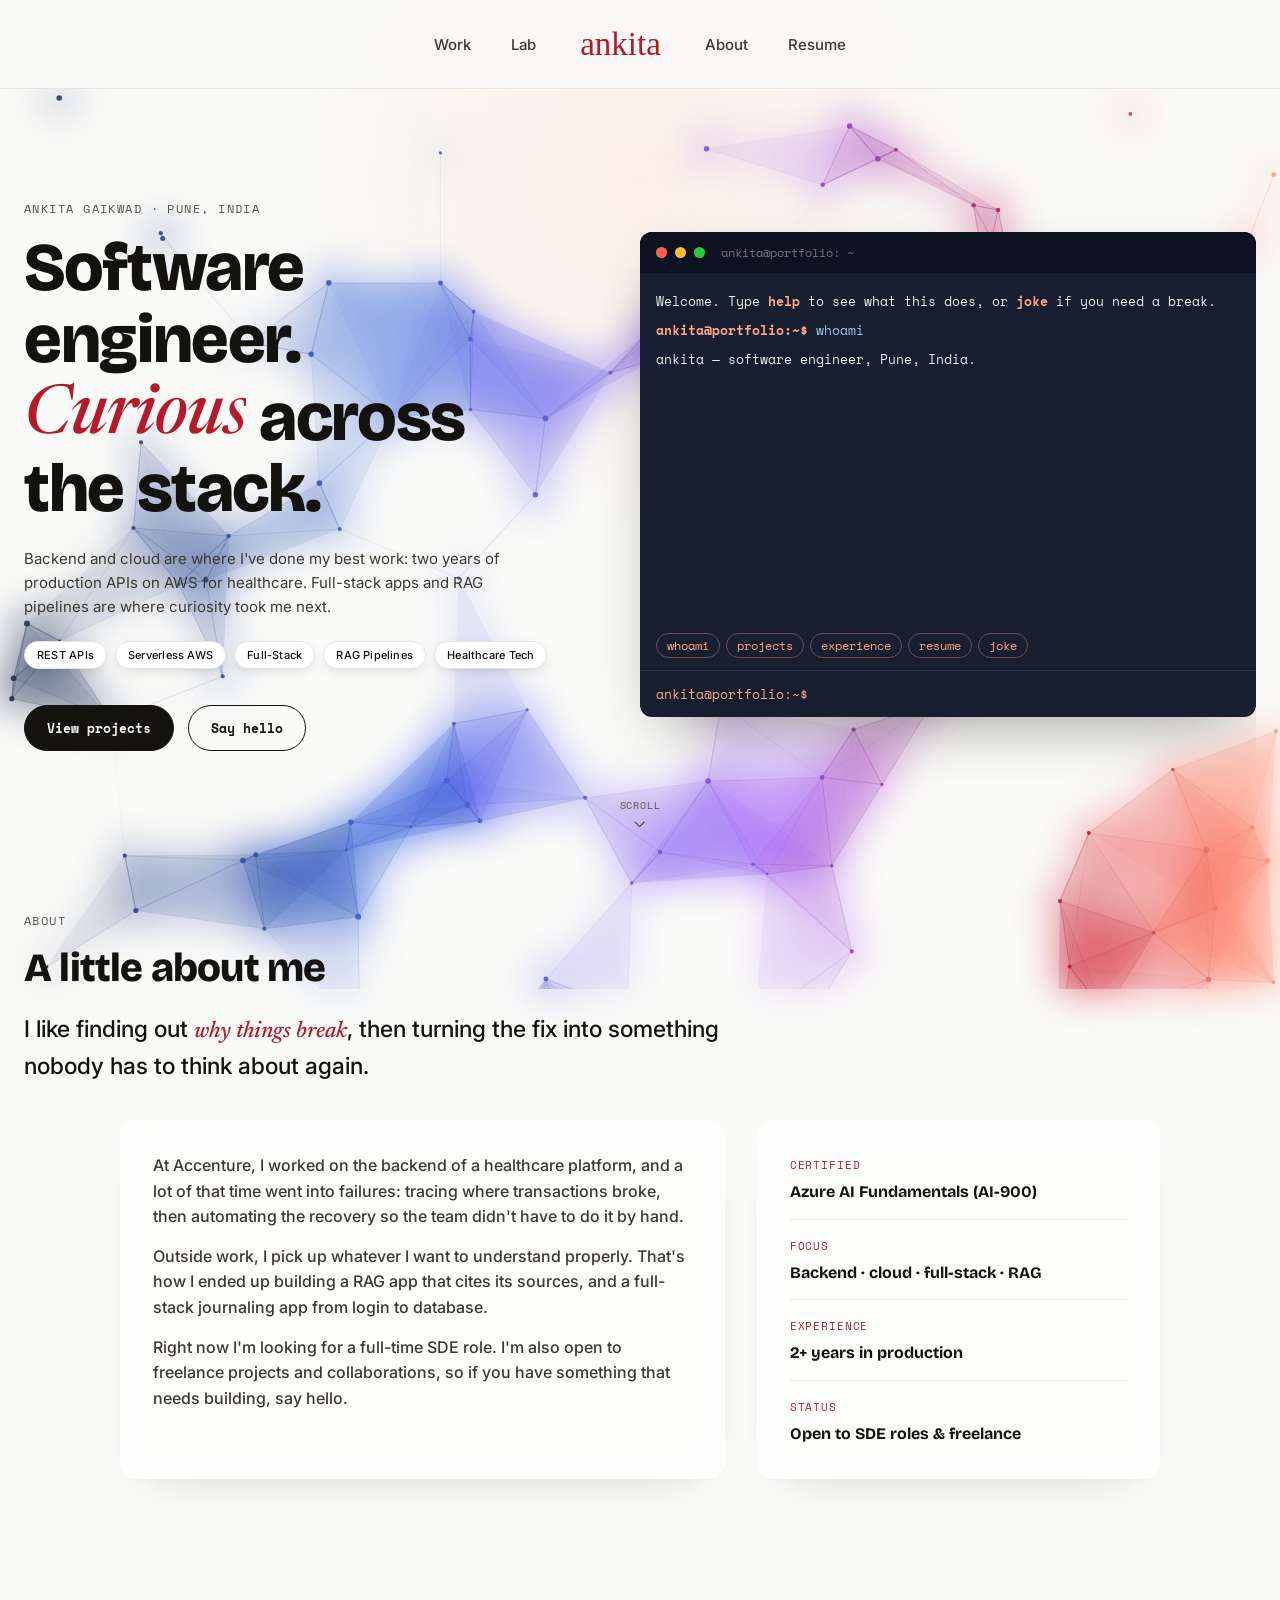
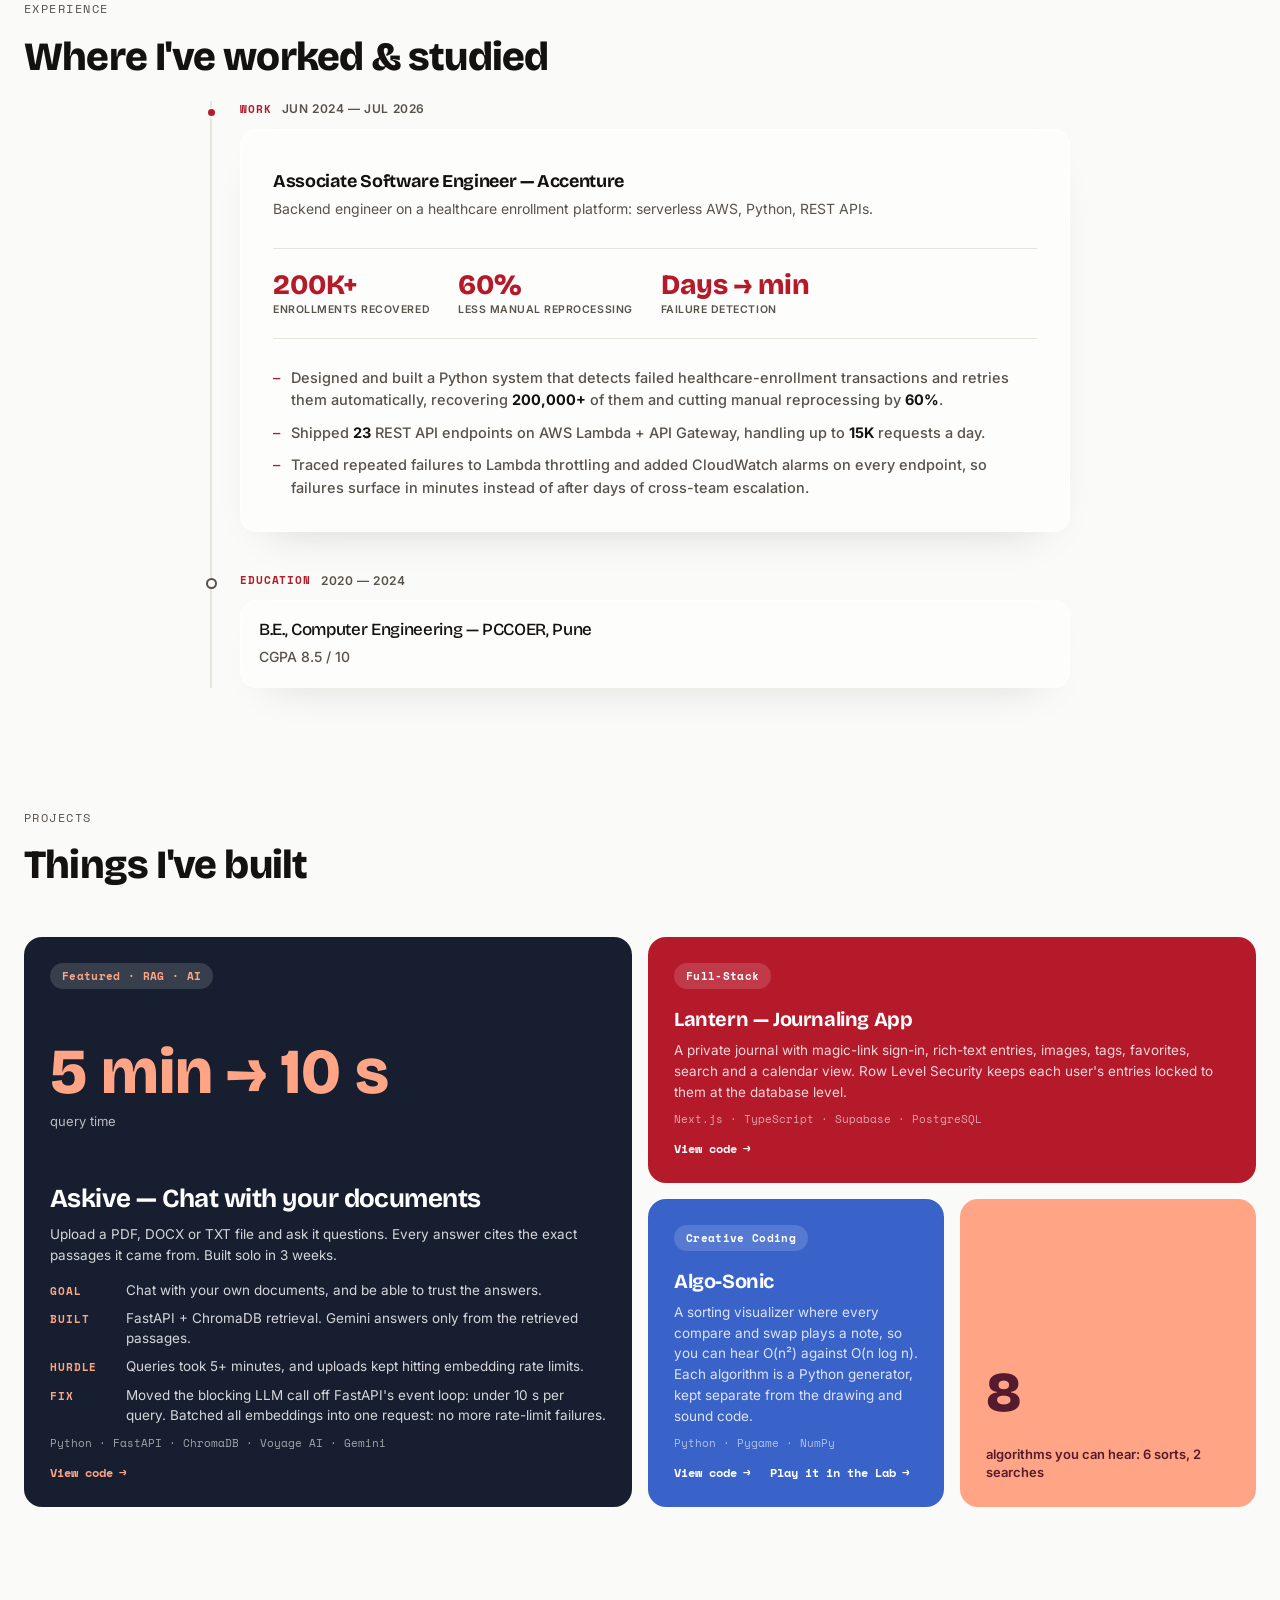
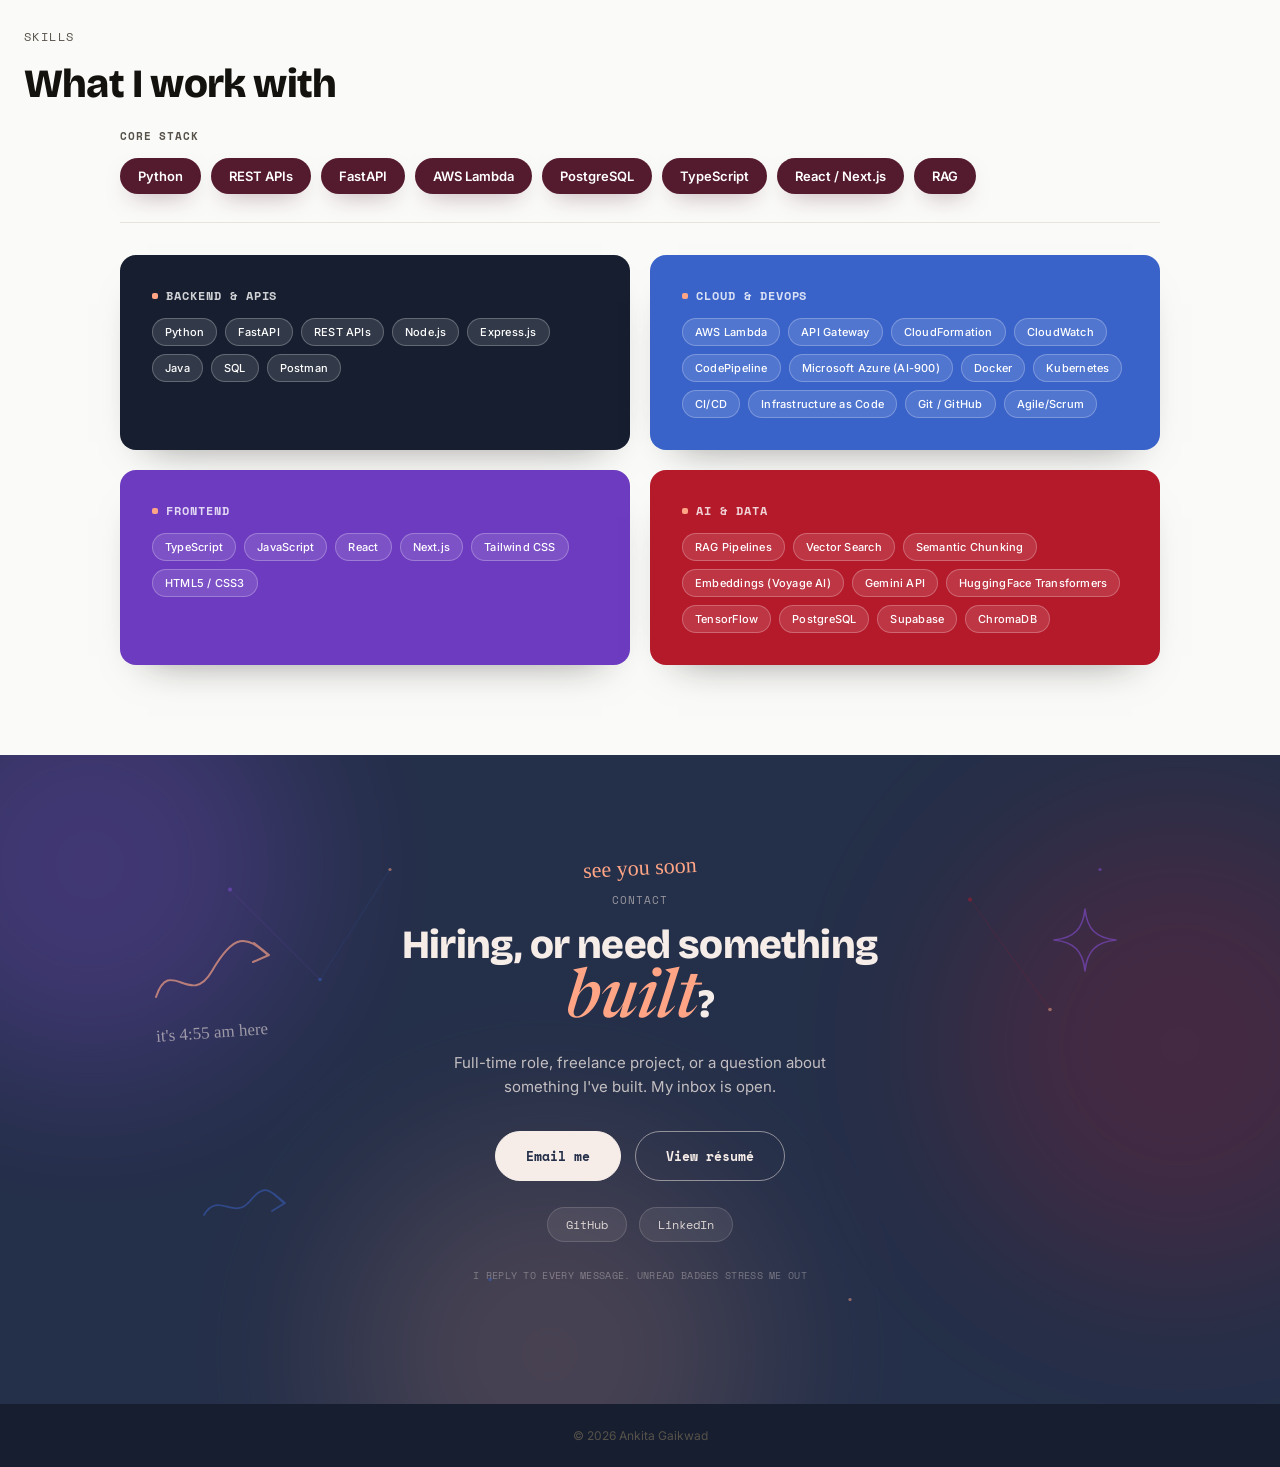
==== index.html @ 5443c599 "Launch portfolio site Homepage, Lab page, resume, and social preview image." ====
<!DOCTYPE html>
<html lang="en">
<head>
<meta charset="utf-8">
<meta name="viewport" content="width=device-width, initial-scale=1">
<title>Ankita Gaikwad — Software Engineer</title>
<meta name="description" content="Software engineer in Pune, India. Two years of production APIs on serverless AWS for healthcare, plus full-stack apps and RAG pipelines.">
<link rel="icon" href="favicon.png" type="image/png" sizes="256x256">
<link rel="icon" href="favicon-32.png" type="image/png" sizes="32x32">
<link rel="apple-touch-icon" href="apple-touch-icon.png">
<link rel="icon" href="favicon.svg" type="image/svg+xml">
<meta property="og:type" content="website">
<meta property="og:title" content="Ankita Gaikwad — Software Engineer">
<meta property="og:description" content="Backend and cloud first, curious across the stack. Open to SDE roles and freelance work.">
<meta property="og:image" content="img/og-image.png">
<meta name="twitter:card" content="summary_large_image">
<meta name="twitter:title" content="Ankita Gaikwad — Software Engineer">
<meta name="twitter:description" content="Backend and cloud first, curious across the stack. Open to SDE roles and freelance work.">
<meta name="twitter:image" content="img/og-image.png">
<link rel="preconnect" href="https://fonts.googleapis.com">
<link rel="preconnect" href="https://fonts.gstatic.com" crossorigin>
<link href="https://fonts.googleapis.com/css2?family=Homemade+Apple&family=Bricolage+Grotesque:opsz,wght@12..96,500;12..96,700;12..96,800&family=Newsreader:ital,wght@0,500;1,500&family=Space+Mono:wght@400;700&family=Inter:wght@400;500;600&display=swap" rel="stylesheet">
<link rel="stylesheet" href="css/style.css">
<link rel="stylesheet" href="css/lab.css">
</head>
<body>

<div class="spotlight" aria-hidden="true"></div>

<header class="nav">
  <div class="nav-inner">
    <div class="nav-group nav-left">
      <a href="index.html#projects">Work</a>
      <a href="lab.html">Lab</a>
    </div>

    <a href="index.html" class="nav-logo">ankita</a>

    <div class="nav-group nav-right">
      <a href="index.html#about">About</a>
      <a href="resume.pdf" target="_blank" rel="noopener">Resume</a>
    </div>

    <button type="button" class="nav-toggle" id="navToggle" aria-expanded="false" aria-controls="mobileNav" aria-label="Open menu">
      <span class="nav-toggle-bar"></span>
      <span class="nav-toggle-bar"></span>
      <span class="nav-toggle-bar"></span>
    </button>
  </div>
</header>

<div class="mobile-nav" id="mobileNav">
  <nav class="mobile-nav-links">
    <a href="index.html#projects">Work</a>
    <a href="lab.html">Lab</a>
    <a href="index.html#about">About</a>
    <a href="resume.pdf" target="_blank" rel="noopener">Resume</a>
  </nav>
  <a class="mobile-nav-cta" href="https://mail.google.com/mail/?view=cm&amp;fs=1&amp;to=ankita.gaikwad1607@gmail.com" target="_blank" rel="noopener" data-mailto="ankita.gaikwad1607@gmail.com">Get in touch</a>
  <div class="mobile-nav-socials">
    <a href="https://github.com/annastudios" target="_blank" rel="noopener">GitHub</a>
    <a href="https://www.linkedin.com/in/ankita-gaikwad-598b63220/" target="_blank" rel="noopener">LinkedIn</a>
  </div>
</div>

<main>

  <div class="bg-canvas-wrap">
    <div class="bg-canvas-region" aria-hidden="true">
      <div class="bg-canvas-view">
        <canvas id="bgWave" class="bg-wave"></canvas>
        <canvas id="bgNetwork" class="bg-network"></canvas>
      </div>
    </div>

  <section class="hero" id="top">
    <div class="hero-grid">
      <div class="hero-content">
        <p class="eyebrow reveal">Ankita Gaikwad · Pune, India</p>
        <h1 class="headline reveal">
          Software engineer.<br>
          <span class="accent-word-wrap"><span class="accent-word" id="accentWord">Curious</span></span> across the&nbsp;stack.
        </h1>
        <p class="hero-sub reveal">Backend and cloud are where I've done my best work: two years of production APIs on AWS for healthcare. Full-stack apps and RAG pipelines are where curiosity took me next.</p>
        <div class="tech-pills reveal">
          <span class="pill">REST APIs</span>
          <span class="pill">Serverless AWS</span>
          <span class="pill">Full-Stack</span>
          <span class="pill">RAG Pipelines</span>
          <span class="pill">Healthcare Tech</span>
        </div>
        <div class="hero-actions reveal">
          <a href="#projects" class="btn btn-primary magnetic">View projects</a>
          <a href="#contact" class="btn btn-ghost magnetic">Say hello</a>
        </div>
      </div>

      <div class="hero-visual reveal">
        <div class="terminal">
          <div class="terminal-bar">
            <span class="term-dot red"></span>
            <span class="term-dot yellow"></span>
            <span class="term-dot green"></span>
            <span class="terminal-title">ankita@portfolio: ~</span>
          </div>
          <div class="terminal-body" id="terminalBody" tabindex="-1">
            <p class="term-line">Welcome. Type <span class="term-cmd">help</span> to see what this does, or <span class="term-cmd">joke</span> if you need a break.</p>
          </div>
          <div class="term-chips" aria-label="Quick commands">
            <button type="button" class="term-chip" data-cmd="whoami">whoami</button>
            <button type="button" class="term-chip" data-cmd="projects">projects</button>
            <button type="button" class="term-chip" data-cmd="experience">experience</button>
            <button type="button" class="term-chip" data-cmd="resume">resume</button>
            <button type="button" class="term-chip" data-cmd="joke">joke</button>
          </div>
          <div class="terminal-input-row">
            <span class="term-prompt">ankita@portfolio:~$</span>
            <input type="text" id="terminalInput" class="terminal-input" autocomplete="off" autocapitalize="off" spellcheck="false" aria-label="Terminal command input">
          </div>
        </div>
      </div>
    </div>

    <a href="#about" class="scroll-cue" aria-label="Scroll to About section">
      <span>Scroll</span>
      <svg viewBox="0 0 16 16" fill="none" xmlns="http://www.w3.org/2000/svg"><path d="M3 6L8 11L13 6" stroke="currentColor" stroke-width="1.5" stroke-linecap="round" stroke-linejoin="round"/></svg>
    </a>
  </section>

  <section class="about" id="about">
    <p class="eyebrow reveal">About</p>
    <h2 class="reveal">A little about me</h2>
    <p class="about-lead reveal">I like finding out <span class="accent-word">why things break</span>, then turning the fix into something nobody has to think about again.</p>
    <div class="about-columns">
      <div class="about-col-main bento-tile reveal">
        <p class="about-text">
          At Accenture, I worked on the backend of a healthcare platform, and a lot of that time
          went into failures: tracing where transactions broke, then automating the recovery so the team
          didn't have to do it by hand.
        </p>
        <p class="about-text">
          Outside work, I pick up whatever I want to understand properly. That's how I ended up building a
          RAG app that cites its sources, and a full-stack journaling app from login to database.
        </p>
        <p class="about-text">
          Right now I'm looking for a full-time SDE role. I'm also open to freelance projects and
          collaborations, so if you have something that needs building, say hello.
        </p>
      </div>
      <div class="about-col-facts reveal">
        <div class="fact-card bento-tile">
          <div class="fact-row">
            <span class="fact-label">Certified</span>
            <p class="fact-value">Azure AI Fundamentals (AI-900)</p>
          </div>
          <div class="fact-row">
            <span class="fact-label">Focus</span>
            <p class="fact-value">Backend · cloud · full-stack · RAG</p>
          </div>
          <div class="fact-row">
            <span class="fact-label">Experience</span>
            <p class="fact-value">2+ years in production</p>
          </div>
          <div class="fact-row">
            <span class="fact-label">Status</span>
            <p class="fact-value">Open to SDE roles &amp; freelance</p>
          </div>
        </div>
      </div>
    </div>
  </section>

  <section class="experience" id="experience">
    <p class="eyebrow reveal">Experience</p>
    <h2 class="reveal">Where I've worked &amp; studied</h2>
    <div class="timeline">
      <div class="timeline-item timeline-work reveal">
        <span class="timeline-marker"></span>
        <div class="timeline-meta">
          <span class="timeline-type">Work</span>
          <span class="timeline-date">Jun 2024 — Jul 2026</span>
        </div>
        <div class="bento-tile timeline-card">
          <h3>Associate Software Engineer — Accenture</h3>
          <p class="timeline-context">Backend engineer on a healthcare enrollment platform: serverless AWS, Python, REST APIs.</p>
          <div class="stat-row">
            <div class="stat"><span class="stat-num">200K+</span><span class="stat-label">Enrollments recovered</span></div>
            <div class="stat"><span class="stat-num">60%</span><span class="stat-label">Less manual reprocessing</span></div>
            <div class="stat"><span class="stat-num">Days → min</span><span class="stat-label">Failure detection</span></div>
          </div>
          <ul class="timeline-list">
            <li>Designed and built a Python system that detects failed healthcare-enrollment transactions and retries them automatically, recovering <strong>200,000+</strong> of them and cutting manual reprocessing by <strong>60%</strong>.</li>
            <li>Shipped <strong>23</strong> REST API endpoints on AWS Lambda + API Gateway, handling up to <strong>15K</strong> requests a day.</li>
            <li>Traced repeated failures to Lambda throttling and added CloudWatch alarms on every endpoint, so failures surface in minutes instead of after days of cross-team escalation.</li>
          </ul>
        </div>
      </div>
      <div class="timeline-item timeline-education reveal">
        <span class="timeline-marker timeline-marker-outline"></span>
        <div class="timeline-meta">
          <span class="timeline-type">Education</span>
          <span class="timeline-date">2020 — 2024</span>
        </div>
        <div class="bento-tile timeline-card timeline-card-edu">
          <h3 class="timeline-edu-heading">B.E., Computer Engineering — PCCOER, Pune</h3>
          <p>CGPA 8.5 / 10</p>
        </div>
      </div>
    </div>
  </section>

  <section class="projects" id="projects">
    <p class="eyebrow reveal">Projects</p>
    <h2 class="reveal">Things I've built</h2>

    <!-- bento: the numbers are the visuals -->
    <div class="bento-projects">
      <article class="bento-project bp-featured reveal">
        <span class="bp-tag">Featured · RAG · AI</span>
        <div class="bp-metric">
          <span class="bp-metric-num">5 min → 10 s</span>
          <span class="bp-metric-label">query time</span>
        </div>
        <div class="bp-body">
          <h3>Askive — Chat with your documents</h3>
          <p>Upload a PDF, DOCX or TXT file and ask it questions. Every answer cites the exact passages it came from. Built solo in 3 weeks.</p>
          <dl class="bp-story">
            <div><dt>Goal</dt><dd>Chat with your own documents, and be able to trust the answers.</dd></div>
            <div><dt>Built</dt><dd>FastAPI + ChromaDB retrieval. Gemini answers only from the retrieved passages.</dd></div>
            <div><dt>Hurdle</dt><dd>Queries took 5+ minutes, and uploads kept hitting embedding rate limits.</dd></div>
            <div><dt>Fix</dt><dd>Moved the blocking LLM call off FastAPI's event loop: under 10 s per query. Batched all embeddings into one request: no more rate-limit failures.</dd></div>
          </dl>
          <p class="bp-tech">Python · FastAPI · ChromaDB · Voyage AI · Gemini</p>
          <a class="bp-link" href="https://github.com/annastudios/askive" target="_blank" rel="noopener">View code</a>
        </div>
      </article>

      <article class="bento-project bp-lantern reveal">
        <span class="bp-tag">Full-Stack</span>
        <div class="bp-body">
          <h3>Lantern — Journaling App</h3>
          <p>A private journal with magic-link sign-in, rich-text entries, images, tags, favorites, search and a calendar view. Row Level Security keeps each user's entries locked to them at the database level.</p>
          <p class="bp-tech">Next.js · TypeScript · Supabase · PostgreSQL</p>
          <a class="bp-link" href="https://github.com/annastudios/lantern-journal" target="_blank" rel="noopener">View code</a>
        </div>
      </article>

      <article class="bento-project bp-sonic reveal">
        <span class="bp-tag">Creative Coding</span>
        <div class="bp-body">
          <h3>Algo-Sonic</h3>
          <p>A sorting visualizer where every compare and swap plays a note, so you can hear O(n²) against O(n log n). Each algorithm is a Python generator, kept separate from the drawing and sound code.</p>
          <p class="bp-tech">Python · Pygame · NumPy</p>
          <div class="bp-links">
            <a class="bp-link" href="https://github.com/annastudios/Algo-Sonic" target="_blank" rel="noopener">View code</a>
            <a class="bp-link" href="lab.html#sort-sonic">Play it in the Lab</a>
          </div>
        </div>
      </article>

      <div class="bento-project bp-stat reveal">
        <span class="bp-stat-num">8</span>
        <span class="bp-stat-label">algorithms you can hear: 6 sorts, 2 searches</span>
      </div>
    </div>
  </section>

  <section class="skills" id="skills">
    <p class="eyebrow reveal">Skills</p>
    <h2 class="reveal">What I work with</h2>

    <div class="core-stack reveal">
      <span class="core-stack-label">Core stack</span>
      <div class="core-stack-row">
        <span class="pill-core">Python</span>
        <span class="pill-core">REST APIs</span>
        <span class="pill-core">FastAPI</span>
        <span class="pill-core">AWS Lambda</span>
        <span class="pill-core">PostgreSQL</span>
        <span class="pill-core">TypeScript</span>
        <span class="pill-core">React / Next.js</span>
        <span class="pill-core">RAG</span>
      </div>
    </div>

    <hr class="skills-divider reveal">

    <div class="bento-grid">
      <div class="bento-tile span-3 skill-navy reveal">
        <h3 class="skills-group-title">Backend &amp; APIs</h3>
        <div class="pill-row">
          <span class="pill">Python</span>
          <span class="pill">FastAPI</span>
          <span class="pill">REST APIs</span>
          <span class="pill">Node.js</span>
          <span class="pill">Express.js</span>
          <span class="pill">Java</span>
          <span class="pill">SQL</span>
          <span class="pill">Postman</span>
        </div>
      </div>
      <div class="bento-tile span-3 skill-blue reveal">
        <h3 class="skills-group-title">Cloud &amp; DevOps</h3>
        <div class="pill-row">
          <span class="pill">AWS Lambda</span>
          <span class="pill">API Gateway</span>
          <span class="pill">CloudFormation</span>
          <span class="pill">CloudWatch</span>
          <span class="pill">CodePipeline</span>
          <span class="pill">Microsoft Azure (AI-900)</span>
          <span class="pill">Docker</span>
          <span class="pill">Kubernetes</span>
          <span class="pill">CI/CD</span>
          <span class="pill">Infrastructure as Code</span>
          <span class="pill">Git / GitHub</span>
          <span class="pill">Agile/Scrum</span>
        </div>
      </div>
      <div class="bento-tile span-3 skill-purple reveal">
        <h3 class="skills-group-title">Frontend</h3>
        <div class="pill-row">
          <span class="pill">TypeScript</span>
          <span class="pill">JavaScript</span>
          <span class="pill">React</span>
          <span class="pill">Next.js</span>
          <span class="pill">Tailwind CSS</span>
          <span class="pill">HTML5 / CSS3</span>
        </div>
      </div>
      <div class="bento-tile span-3 skill-red reveal">
        <h3 class="skills-group-title">AI &amp; Data</h3>
        <div class="pill-row">
          <span class="pill">RAG Pipelines</span>
          <span class="pill">Vector Search</span>
          <span class="pill">Semantic Chunking</span>
          <span class="pill">Embeddings (Voyage AI)</span>
          <span class="pill">Gemini API</span>
          <span class="pill">HuggingFace Transformers</span>
          <span class="pill">TensorFlow</span>
          <span class="pill">PostgreSQL</span>
          <span class="pill">Supabase</span>
          <span class="pill">ChromaDB</span>
        </div>
      </div>
    </div>
  </section>

  </div>

  <section class="contact" id="contact">
    <div class="contact-blob contact-blob-purple" aria-hidden="true"></div>
    <div class="contact-blob contact-blob-red" aria-hidden="true"></div>
    <div class="contact-blob contact-blob-peach" aria-hidden="true"></div>

    <div class="contact-deco" aria-hidden="true">
      <svg class="contact-network" viewBox="0 0 1100 600" preserveAspectRatio="xMidYMid meet" fill="none">
        <g stroke-width="1" stroke-opacity="0.33">
          <line x1="140" y1="110" x2="230" y2="200" stroke="#8b4fe1"/>
          <line x1="230" y1="200" x2="300" y2="90" stroke="#3a63c9"/>
          <line x1="880" y1="120" x2="960" y2="230" stroke="#b51a2b"/>
        </g>
        <circle cx="140" cy="110" r="2" fill="#8b4fe1"/>
        <circle cx="230" cy="200" r="1.8" fill="#3a63c9"/>
        <circle cx="300" cy="90" r="1.6" fill="#ffa586"/>
        <circle cx="880" cy="120" r="2" fill="#b51a2b"/>
        <circle cx="960" cy="230" r="1.8" fill="#ffa586"/>
        <circle cx="1010" cy="90" r="1.6" fill="#8b4fe1"/>
        <circle cx="400" cy="500" r="1.8" fill="#3a63c9"/>
        <circle cx="760" cy="520" r="1.6" fill="#ffa586"/>
      </svg>

      <svg class="contact-doodle contact-doodle-arrow" viewBox="0 0 130 90" width="130" height="90" fill="none" stroke="#ffa586" stroke-width="2" stroke-linecap="round" stroke-linejoin="round">
        <path d="M6 72 C 20 30, 40 84, 62 46 S 96 10, 118 30"/>
        <path d="M104 18 L119 30 L103 37"/>
      </svg>
      <span class="contact-doodle-label" id="puneTime">Pune, India</span>

      <svg class="contact-doodle contact-doodle-sparkle" viewBox="0 0 70 70" width="70" height="70" fill="none" stroke="#8b4fe1" stroke-width="1.6" stroke-linecap="round" stroke-linejoin="round">
        <path d="M35 4 C 37 24, 46 33, 66 35 C 46 37, 37 46, 35 66 C 33 46, 24 37, 4 35 C 24 33, 33 24, 35 4 Z"/>
      </svg>

      <svg class="contact-doodle contact-doodle-arrow-2" viewBox="0 0 90 40" width="90" height="40" fill="none" stroke="#3a63c9" stroke-width="1.8" stroke-linecap="round" stroke-linejoin="round">
        <path d="M4 30 C 18 6, 34 36, 50 16 S 72 8, 84 18"/>
        <path d="M74 9 L85 18 L72 26"/>
      </svg>
    </div>

    <div class="section-inner">
      <div class="reveal"><p class="contact-note">see you soon</p></div>
      <p class="eyebrow reveal">Contact</p>
      <h2 class="reveal contact-headline">Hiring, or need something<br><span class="contact-accent">built</span>?</h2>
      <p class="reveal contact-sub">Full-time role, freelance project, or a question about something I've built. My inbox is open.</p>
      <div class="contact-actions reveal">
        <a class="contact-btn contact-btn-primary magnetic" href="https://mail.google.com/mail/?view=cm&amp;fs=1&amp;to=ankita.gaikwad1607@gmail.com" target="_blank" rel="noopener" data-mailto="ankita.gaikwad1607@gmail.com">Email me</a>
        <a class="contact-btn contact-btn-ghost magnetic" href="resume.pdf" target="_blank" rel="noopener">View résumé</a>
      </div>
      <div class="contact-socials reveal">
        <a href="https://github.com/annastudios" target="_blank" rel="noopener">GitHub</a>
        <a href="https://www.linkedin.com/in/ankita-gaikwad-598b63220/" target="_blank" rel="noopener">LinkedIn</a>
      </div>
      <p class="contact-footnote">I reply to every message. Unread badges stress me out</p>
    </div>
  </section>

</main>

<footer class="site-footer dark-footer">
  <div class="section-inner">
    <span>© <span id="year"></span> Ankita Gaikwad</span>
  </div>
</footer>

<script src="js/script.js"></script>
<script src="js/terminal.js"></script>
<script src="js/network-bg.js"></script>
</body>
</html>
---- css/style.css ----
:root {
  --bg: #fafaf8;
  --surface: #ffffff;
  --fg: #14120f;
  --muted: #57524a;
  --line: #e7e4de;
  --accent: #b51a2b;
  --accent-deep: #541a2e;
  --accent-soft: #ffe3d3;
  --nav-link: #3d3830;
  --radius: 14px;
  --maxw: 1360px;
}

* { box-sizing: border-box; }

html { scroll-behavior: smooth; }

body {
  margin: 0;
  position: relative;
  overflow-x: clip;
  color: var(--fg);
  font-family: 'Inter', sans-serif;
  -webkit-font-smoothing: antialiased;
  background: var(--bg);
}

/* hides the OS cursor once the wormy cursor takes over (js/script.js) */
body.cursor-worm-active, body.cursor-worm-active * {
  cursor: none !important;
}

/* solid-color block sections, full viewport width */
.contact, .dark-footer {
  width: 100vw;
  position: relative;
  left: 50%;
  margin-left: -50vw;
}

.section-inner {
  max-width: var(--maxw);
  margin: 0 auto;
  padding: 0 24px;
}

.dark-footer {
  background: #161e2f;
  color: rgba(247, 237, 232, 0.6);
  border-top: none;
}

.mono {
  font-family: 'Space Mono', monospace;
}

h1, h2, h3 {
  font-family: 'Bricolage Grotesque', sans-serif;
  font-weight: 800;
  letter-spacing: -0.02em;
  margin: 0;
}

h3 { font-weight: 700; }

p { margin: 0; line-height: 1.6; color: var(--muted); }

a { color: inherit; text-decoration: none; }

section, header, footer { position: relative; z-index: 1; }

/* cursor spotlight */
.spotlight {
  position: fixed;
  inset: 0;
  pointer-events: none;
  z-index: 0;
  background: radial-gradient(500px circle at var(--x, 50%) var(--y, 20%), var(--accent-soft), transparent 70%);
  opacity: 0.45;
  transition: opacity 0.3s ease;
}

/* nav */
.nav {
  position: sticky;
  top: 0;
  backdrop-filter: blur(10px);
  background: rgba(250, 250, 248, 0.75);
  border-bottom: 1px solid var(--line);
  z-index: 10;
}

.nav-inner {
  max-width: var(--maxw);
  margin: 0 auto;
  height: 88px;
  padding: 0 48px;
  display: flex;
  align-items: center;
  justify-content: center;
  position: relative;
}

.nav-group {
  display: flex;
  gap: 40px;
}

.nav-left { margin-right: 44px; }
.nav-right { margin-left: 44px; }

.nav-group a {
  font-family: 'Inter', sans-serif;
  font-weight: 500;
  font-size: 15px;
  color: var(--nav-link);
  text-decoration: none;
  transition: color 0.2s ease;
}

.nav-group a:hover { color: var(--fg); }

.nav-logo {
  font-family: 'Homemade Apple', cursive;
  font-size: 33px;
  color: var(--accent);
  text-decoration: none;
  line-height: 1;
}

/* on lab.html, dim the other nav links so "Lab" reads as the active page */
.lab-page .nav-group a { color: var(--muted); }
.lab-page .nav-group a.active { font-weight: 600; color: var(--fg); }
.lab-page .mobile-nav-links a { color: var(--muted); }
.lab-page .mobile-nav-links a.active { color: var(--fg); }

.btn {
  display: inline-flex;
  align-items: center;
  justify-content: center;
  padding: 12px 22px;
  border-radius: 999px;
  font-size: 13px;
  font-weight: 700;
  font-family: 'Space Mono', monospace;
  border: 1px solid var(--fg);
  transition: transform 0.2s ease, background 0.2s ease, color 0.2s ease;
}

.btn-primary { background: var(--fg); color: var(--bg); }
.btn-primary:hover { background: var(--accent-deep); border-color: var(--accent-deep); }

.btn-ghost { background: transparent; color: var(--fg); }
.btn-ghost:hover { background: var(--fg); color: var(--bg); }

.nav-toggle {
  display: none;
  flex-direction: column;
  justify-content: center;
  align-items: center;
  gap: 5px;
  width: 36px;
  height: 36px;
  padding: 0;
  border: none;
  background: transparent;
  cursor: pointer;
}

.nav-toggle-bar {
  display: block;
  width: 20px;
  height: 2px;
  background: var(--fg);
  transition: transform 0.25s ease, opacity 0.2s ease;
}

.nav-toggle[aria-expanded="true"] .nav-toggle-bar:nth-child(1) { transform: translateY(7px) rotate(45deg); }
.nav-toggle[aria-expanded="true"] .nav-toggle-bar:nth-child(2) { opacity: 0; }
.nav-toggle[aria-expanded="true"] .nav-toggle-bar:nth-child(3) { transform: translateY(-7px) rotate(-45deg); }

/* full-screen mobile nav overlay — sits behind the sticky header (lower
   z-index) so it visually slides in underneath it */
.mobile-nav {
  position: fixed;
  inset: 0;
  z-index: 9;
  padding: 90px 28px 28px;
  background: rgba(255, 255, 255, 0.72);
  backdrop-filter: blur(18px);
  -webkit-backdrop-filter: blur(18px);
  display: flex;
  flex-direction: column;
  opacity: 0;
  visibility: hidden;
  transform: translateY(-12px);
  transition: opacity 0.3s ease, transform 0.3s ease, visibility 0.3s;
}

body.menu-open { overflow: hidden; }

body.menu-open .mobile-nav {
  opacity: 1;
  visibility: visible;
  transform: translateY(0);
}

.mobile-nav-links {
  display: flex;
  flex-direction: column;
}

.mobile-nav-links a {
  font-family: 'Bricolage Grotesque', sans-serif;
  font-weight: 700;
  font-size: 27px;
  color: var(--fg);
  text-decoration: none;
  display: flex;
  align-items: center;
  min-height: 58px;
  border-bottom: 1px solid var(--line);
}

.mobile-nav-links a:last-child { border-bottom: none; }

.mobile-nav-cta {
  align-self: flex-start;
  margin-top: 28px;
  padding: 14px 22px;
  border-radius: 999px;
  background: var(--accent-deep);
  color: #fff;
  font-family: 'Space Mono', monospace;
  font-weight: 700;
  font-size: 14px;
}

.mobile-nav-socials {
  display: flex;
  gap: 20px;
  margin-top: 24px;
  font-family: 'Space Mono', monospace;
  font-size: 13px;
}

.mobile-nav-socials a { color: var(--muted); }
.mobile-nav-socials a:hover { color: var(--fg); }

/* layout helpers */
main { max-width: var(--maxw); margin: 0 auto; padding: 0 24px; }

.eyebrow {
  font-family: 'Space Mono', monospace;
  font-size: 12px;
  letter-spacing: 0.12em;
  text-transform: uppercase;
  color: var(--muted);
  margin-bottom: 14px;
}

section h2 {
  font-size: clamp(28px, 4vw, 40px);
  margin-bottom: 20px;
}

/* hero */
.hero {
  position: relative;
  overflow: hidden;
  padding: 110px 0 100px;
}

/* animated color-spill wave + node network, shared behind hero/about/projects */
.bg-canvas-wrap {
  position: relative;
}

/* full-bleed breakout: main caps at var(--maxw) and is centered, so without this
   the canvas would stop at that column and leave blank gutters on wide screens */
.bg-canvas-region {
  position: absolute;
  top: 0;
  bottom: 0;
  left: 50%;
  width: 100vw;
  margin-left: -50vw;
  z-index: 0;
  /* clip, not hidden: hidden makes this a scroll container, which breaks the sticky child */
  overflow: hidden;
  overflow: clip;
  pointer-events: none;
}

/* the canvases are only viewport-sized and ride along while the region scrolls past —
   a region-sized canvas was 5000px+ tall, over Safari's max canvas area and slow to repaint.
   lvh so mobile address-bar show/hide doesn't resize it */
.bg-canvas-view {
  position: sticky;
  top: 0;
  height: 100vh;
  height: 100lvh;
}

/* traces the same node positions as .bg-network, blurred so the color
   reads as light spilling out of the nodes/edges rather than a separate layer */
.bg-wave {
  position: absolute;
  inset: 0;
  display: block;
  width: 100%;
  height: 100%;
  filter: blur(20px) saturate(1.3);
}

.bg-network {
  position: absolute;
  inset: 0;
  display: block;
  width: 100%;
  height: 100%;
}

.hero-grid {
  display: grid;
  grid-template-columns: 1fr 1.1fr;
  gap: 56px;
  align-items: center;
  text-align: left;
}

.hero-visual { width: 100%; }

.tech-pills {
  display: flex;
  flex-wrap: wrap;
  gap: 8px;
  justify-content: flex-start;
  margin-top: 22px;
}

.pill {
  font-family: 'Inter', sans-serif;
  font-weight: 500;
  font-size: 11px;
  letter-spacing: 0.02em;
  padding: 6px 12px;
  border-radius: 999px;
  border: 1px solid var(--line);
  background: var(--surface);
  color: var(--fg);
}

/* extra lift so pills read as distinct elements over the busy animated
   background, instead of blending into it */
.tech-pills .pill {
  box-shadow: 0 4px 14px -6px rgba(20, 18, 15, 0.25);
}

.scroll-cue {
  position: absolute;
  left: 50%;
  bottom: 20px;
  transform: translateX(-50%);
  display: flex;
  flex-direction: column;
  align-items: center;
  gap: 4px;
  color: var(--muted);
  font-family: 'Space Mono', monospace;
  font-size: 10px;
  letter-spacing: 0.08em;
  text-transform: uppercase;
  text-decoration: none;
  animation: scrollCueBounce 2s ease-in-out infinite;
}

.scroll-cue svg { width: 14px; height: 14px; }

@keyframes scrollCueBounce {
  0%, 100% { transform: translate(-50%, 0); }
  50% { transform: translate(-50%, 6px); }
}

.headline {
  font-size: clamp(40px, 7vw, 68px);
  line-height: 1.05;
  text-wrap: balance;
}

.accent-word-wrap { display: inline-block; overflow: hidden; vertical-align: bottom; }

.accent-word {
  display: inline-block;
  font-family: 'Newsreader', serif;
  font-style: italic;
  font-weight: 500;
  color: var(--accent);
  transition: transform 0.4s cubic-bezier(.65,0,.35,1), opacity 0.4s ease;
}

.accent-word.swap {
  transform: translateY(100%);
  opacity: 0;
}

.hero-sub {
  max-width: 480px;
  margin: 22px 0 0;
  font-size: 15px;
  color: var(--nav-link);
}

.hero-actions {
  margin-top: 36px;
  display: flex;
  gap: 14px;
  justify-content: flex-start;
}

/* about / experience / skills */
.about, .experience, .skills {
  position: relative;
  overflow: hidden;
  padding: 60px 0;
}

/* bento grid — varied-size tiles instead of one flat box, so each
   section has real visual structure instead of a repeated template */
.bento-grid {
  display: grid;
  grid-template-columns: repeat(3, 1fr);
  align-items: stretch;
  gap: 20px;
  max-width: 1040px;
  margin: 0 auto;
}

.bento-tile {
  position: relative;
  background: rgba(255, 255, 255, 0.6);
  backdrop-filter: blur(14px);
  -webkit-backdrop-filter: blur(14px);
  border: 1px solid rgba(255, 255, 255, 0.55);
  border-radius: 16px;
  padding: 32px;
  box-shadow: 0 20px 45px -32px rgba(20, 18, 15, 0.25);
}

.bento-tile.span-2 { grid-column: span 2; }
.bento-tile.span-3 { grid-column: span 3; }
.bento-tile.span-4 { grid-column: span 4; }

.skills .bento-grid { grid-template-columns: repeat(6, 1fr); }

.core-stack {
  max-width: 1040px;
  margin: 0 auto;
}

.core-stack-label {
  display: block;
  font-family: 'Space Mono', monospace;
  font-size: 11px;
  font-weight: 700;
  letter-spacing: 0.08em;
  text-transform: uppercase;
  color: var(--muted);
  margin-bottom: 14px;
}

.core-stack-row {
  display: flex;
  flex-wrap: wrap;
  gap: 10px;
}

.pill-core {
  font-family: 'Inter', sans-serif;
  font-weight: 600;
  font-size: 13px;
  padding: 10px 18px;
  border-radius: 999px;
  background: var(--accent-deep);
  color: #fff;
  box-shadow: 0 10px 24px -12px rgba(84, 26, 46, 0.55);
}

.skills-divider {
  max-width: 1040px;
  margin: 28px auto 32px;
  border: none;
  border-top: 1px solid var(--line);
}

.about-lead {
  font-size: 23px;
  font-weight: 500;
  line-height: 1.5;
  color: var(--fg);
  max-width: 760px;
  margin: 0 0 36px;
}

.about-columns {
  display: grid;
  grid-template-columns: minmax(0, 3fr) minmax(250px, 2fr);
  align-items: stretch;
  gap: 32px;
  max-width: 1040px;
  margin: 0 auto;
}

.about-text {
  font-size: 16px;
  font-weight: 500;
  line-height: 1.6;
  color: var(--nav-link);
}

.about-text + .about-text { margin-top: 14px; }

.fact-card {
  display: flex;
  flex-direction: column;
}

.fact-row {
  padding: 14px 0;
  border-bottom: 1px solid rgba(20, 18, 15, 0.08);
}

.fact-row:first-child { padding-top: 0; }
.fact-row:last-child { padding-bottom: 0; border-bottom: none; }

.fact-label {
  font-family: 'Space Mono', monospace;
  font-size: 10.5px;
  text-transform: uppercase;
  letter-spacing: 0.08em;
  color: var(--accent);
}

.fact-card .fact-value {
  margin: 6px 0 0;
  font-family: 'Bricolage Grotesque', sans-serif;
  font-weight: 700;
  font-size: 16px;
  color: var(--fg);
}

.timeline-date {
  font-family: 'Inter', sans-serif;
  font-size: 12px;
  font-weight: 600;
  color: var(--muted);
  letter-spacing: 0.05em;
  text-transform: uppercase;
}

/* vertical timeline — Experience section */
.timeline {
  position: relative;
  max-width: 860px;
  margin: 0 auto;
  border-left: 2px solid var(--line);
}

.timeline-item {
  position: relative;
  padding-left: 28px;
  padding-bottom: 40px;
}

.timeline-item:last-child { padding-bottom: 0; }

.timeline-marker {
  position: absolute;
  left: -6px;
  top: 6px;
  width: 11px;
  height: 11px;
  border-radius: 50%;
  background: var(--accent);
  border: 2px solid var(--bg);
}

.timeline-marker-outline {
  background: var(--bg);
  border: 2px solid var(--muted);
}

.timeline-meta {
  display: flex;
  align-items: center;
  gap: 10px;
  margin-bottom: 12px;
}

.timeline-type {
  font-family: 'Space Mono', monospace;
  font-size: 11px;
  font-weight: 700;
  letter-spacing: 0.08em;
  text-transform: uppercase;
  color: var(--accent);
}

.timeline-card-edu { padding: 18px; }

.timeline-card-edu h3.timeline-edu-heading {
  font-size: 17px;
  font-weight: 500;
  margin: 0 0 6px;
}

.timeline-card-edu p { font-size: 14px; font-weight: 500; color: var(--muted); }

.bento-tile h3 {
  font-size: 18px;
  margin: 8px 0 10px;
}

.timeline-context {
  margin: -4px 0 0;
  font-size: 14px;
  color: var(--muted);
}

.timeline-list {
  list-style: none;
  margin: 0;
  padding: 0;
  display: flex;
  flex-direction: column;
  gap: 10px;
  font-size: 14.5px;
  font-weight: 500;
  line-height: 1.55;
  color: var(--muted);
}

.timeline-list li { padding-left: 18px; position: relative; }
.timeline-list li::before { content: '–'; position: absolute; left: 0; color: var(--accent); }
.timeline-list strong { color: var(--fg); font-weight: 700; }

/* stat callouts — pulls key numbers out of the prose as visual anchors
   instead of leaving them buried in sentences */
.stat-row {
  display: flex;
  flex-wrap: wrap;
  gap: 28px;
  margin: 28px 0;
  padding: 22px 0;
  border-top: 1px solid var(--line);
  border-bottom: 1px solid var(--line);
}

.stat { display: flex; flex-direction: column; gap: 4px; }

.stat-num {
  font-family: 'Bricolage Grotesque', sans-serif;
  font-weight: 800;
  font-size: 28px;
  line-height: 1;
  color: var(--accent);
}

.stat-label {
  font-family: 'Inter', sans-serif;
  font-weight: 600;
  font-size: 10.5px;
  letter-spacing: 0.05em;
  text-transform: uppercase;
  color: var(--muted);
}

.bento-tile h3.skills-group-title {
  display: flex;
  align-items: center;
  gap: 8px;
  font-family: 'Space Mono', monospace;
  font-size: 12px;
  font-weight: 700;
  letter-spacing: 0.08em;
  text-transform: uppercase;
  color: var(--muted);
  margin: 0 0 14px;
}

.skills-group-title::before {
  content: '';
  width: 6px;
  height: 6px;
  border-radius: 2px;
  background: var(--accent);
  flex-shrink: 0;
}

/* skills tiles: solid colors from the same palette as the project bento,
   instead of frosted white that washed out over the animated background */
.skills .bento-tile {
  border: 0;
  backdrop-filter: none;
  -webkit-backdrop-filter: none;
  box-shadow: 0 20px 40px -28px rgba(20, 18, 15, 0.55);
}
.skill-navy   { background: #161e2f; }
.skill-red    { background: #b51a2b; }
.skill-blue   { background: #3a63c9; }
.skill-purple { background: #6d3bc0; }

.skills .bento-tile h3.skills-group-title { color: rgba(255, 255, 255, 0.8); }
.skills .skills-group-title::before { background: #ffa586; }
.skills .bento-tile .pill {
  background: rgba(255, 255, 255, 0.12);
  border-color: rgba(255, 255, 255, 0.24);
  color: #fff;
}

.pill-row {
  display: flex;
  flex-wrap: wrap;
  gap: 8px;
}

/* projects — colored bento tiles; the key numbers do the job screenshots would */
.projects {
  padding: 60px 0;
}

.skills { padding-bottom: 90px; } /* last section before contact */

.bento-projects {
  display: grid;
  grid-template-columns: repeat(4, minmax(0, 1fr));
  grid-auto-rows: minmax(210px, auto);
  gap: 16px;
  margin-top: 48px;
}

.bento-project {
  display: flex;
  flex-direction: column;
  justify-content: space-between;
  gap: 18px;
  padding: 26px;
  border-radius: 18px;
  color: #fff;
  transition: transform 0.3s ease, box-shadow 0.3s ease;
}
.bento-project:hover {
  transform: translateY(-4px);
  box-shadow: 0 20px 40px -24px rgba(20, 18, 15, 0.5);
}

.bp-featured { grid-column: span 2; grid-row: span 2; background: #161e2f; }
.bp-lantern  { grid-column: span 2; background: #b51a2b; }
.bp-sonic    { background: #3a63c9; }
.bp-stat     { background: #ffa586; color: #541a2e; justify-content: flex-end; }

.bp-tag {
  align-self: flex-start;
  padding: 5px 12px;
  border-radius: 999px;
  background: rgba(255, 255, 255, 0.14);
  font-family: 'Space Mono', monospace;
  font-size: 11px;
  font-weight: 700;
  letter-spacing: 0.03em;
}
.bp-featured .bp-tag { color: #ffa586; }

.bp-metric { display: flex; flex-direction: column; gap: 8px; }
.bp-metric-num {
  font-family: 'Bricolage Grotesque', sans-serif;
  font-weight: 800;
  font-size: clamp(40px, 5vw, 64px);
  line-height: 1;
  color: #ffa586;
}
.bp-metric-label { max-width: 320px; font-size: 13px; line-height: 1.5; color: rgba(255, 255, 255, 0.7); }

.bp-body { display: flex; flex-direction: column; gap: 8px; }
.bp-body h3 { margin: 0; font-size: 20px; line-height: 1.25; }
.bp-featured .bp-body h3 { font-size: 26px; }
.bp-body p { margin: 0; font-size: 13.5px; line-height: 1.55; color: rgba(255, 255, 255, 0.82); }
.bp-body .bp-tech {
  font-family: 'Space Mono', monospace;
  font-size: 11px;
  color: rgba(255, 255, 255, 0.6);
}

/* Problem → Built → Result: label in a narrow left column, text beside it */
.bp-story { display: grid; gap: 8px; margin: 6px 0 2px; }
.bp-story > div { display: grid; grid-template-columns: 64px minmax(0, 1fr); gap: 12px; align-items: baseline; }
.bp-story dt {
  font-family: 'Space Mono', monospace;
  font-size: 11px;
  font-weight: 700;
  letter-spacing: 0.08em;
  text-transform: uppercase;
  color: #ffa586;
}
.bp-story dd { margin: 0; font-size: 13.5px; line-height: 1.5; color: rgba(255, 255, 255, 0.82); }

.bp-link {
  display: inline-flex;
  align-items: center;
  gap: 6px;
  align-self: flex-start;
  margin-top: 4px;
  font-family: 'Space Mono', monospace;
  font-size: 12px;
  font-weight: 700;
  color: #fff;
  transition: gap 0.2s ease;
}
.bp-link::after { content: '→'; }
.bp-links { display: flex; flex-wrap: wrap; gap: 4px 20px; }
.bp-link:hover { gap: 10px; }
.bp-featured .bp-link { color: #ffa586; }

.bp-stat-num {
  font-family: 'Bricolage Grotesque', sans-serif;
  font-weight: 800;
  font-size: 56px;
  line-height: 1;
}
.bp-stat-label { margin-top: 6px; font-size: 13px; font-weight: 600; line-height: 1.4; }

@media (max-width: 860px) {
  .bento-projects { grid-template-columns: repeat(2, minmax(0, 1fr)); grid-auto-rows: auto; }
  .bp-featured, .bp-lantern { grid-column: span 2; grid-row: auto; }
}

@media (max-width: 520px) {
  .bento-projects { grid-template-columns: minmax(0, 1fr); }
  .bp-featured, .bp-lantern { grid-column: auto; }
  .bento-project { padding: 22px; }
}

@media (prefers-reduced-motion: reduce) {
  .bento-project { transition: none; }
}

/* contact */
.contact {
  overflow: hidden;
  padding: 100px 0 120px;
  text-align: center;
  background: #242f49;
}

.contact .section-inner {
  position: relative;
  z-index: 1;
}

/* soft color glow behind the content — mostly off-canvas so only the
   blurred edge bleeds in */
.contact-blob {
  position: absolute;
  z-index: 0;
  border-radius: 50%;
  pointer-events: none;
}

.contact-blob-purple {
  width: 420px;
  height: 420px;
  left: -120px;
  top: -100px;
  background: #8b4fe1;
  opacity: 0.28;
  filter: blur(80px);
}

.contact-blob-red {
  width: 460px;
  height: 460px;
  right: -130px;
  top: 60px;
  background: #b51a2b;
  opacity: 0.22;
  filter: blur(85px);
}

.contact-blob-peach {
  width: 420px;
  height: 420px;
  left: 340px;
  bottom: -160px;
  background: #ffa586;
  opacity: 0.16;
  filter: blur(85px);
}

/* static decoration (network dots + hand-drawn doodles) laid out in a
   centered column so the doodles flank the headline at any viewport width */
.contact-deco {
  position: absolute;
  z-index: 0;
  top: 0;
  bottom: 0;
  left: 50%;
  width: min(1100px, 100%);
  transform: translateX(-50%);
  pointer-events: none;
}

.contact-network {
  position: absolute;
  inset: 0;
  width: 100%;
  height: 100%;
  opacity: 0.5;
}

.contact-doodle { position: absolute; }
.contact-doodle-arrow { left: 60px; top: 170px; opacity: 0.65; }
.contact-doodle-sparkle { right: 70px; top: 150px; opacity: 0.55; }
.contact-doodle-arrow-2 { left: 110px; top: 430px; opacity: 0.5; }

.contact-doodle-label {
  position: absolute;
  left: 66px;
  top: 268px;
  font-family: 'Homemade Apple', cursive;
  font-size: 17px;
  color: rgba(247, 237, 232, 0.55);
  transform: rotate(-4deg);
}

.contact-note {
  display: inline-block;
  margin: 0 0 10px;
  font-family: 'Homemade Apple', cursive;
  font-size: 22px;
  line-height: 1.2;
  color: #ffa586;
  transform: rotate(-3deg);
}

.contact .eyebrow {
  text-align: center;
  font-size: 11px;
  letter-spacing: 0.08em;
  color: rgba(247, 237, 232, 0.55);
}

.contact-headline {
  font-family: 'Bricolage Grotesque', sans-serif;
  font-weight: 800;
  font-size: 40px;
  line-height: 1.1;
  color: #f7ede8;
  margin-bottom: 16px;
}

.contact-accent {
  font-family: 'Newsreader', serif;
  font-style: italic;
  font-weight: 500;
  font-size: 68px;
  line-height: 1;
  color: #ffa586;
}

.contact-sub {
  font-size: 15px;
  color: rgba(247, 237, 232, 0.75);
  max-width: 420px;
  margin: 0 auto;
}

.contact-actions {
  display: flex;
  justify-content: center;
  gap: 14px;
  margin-top: 32px;
}

.contact-btn {
  display: inline-flex;
  align-items: center;
  justify-content: center;
  padding: 14px 30px;
  border-radius: 999px;
  font-family: 'Space Mono', monospace;
  font-weight: 700;
  font-size: 13px;
  transition: transform 0.2s ease, background 0.2s ease, color 0.2s ease, border-color 0.2s ease;
}

.contact-btn-primary {
  background: #f7ede8;
  color: #242f49;
  border: 1px solid #f7ede8;
}
.contact-btn-primary:hover { background: #fff; border-color: #fff; }

.contact-btn-ghost {
  background: transparent;
  color: #f7ede8;
  border: 1px solid rgba(247, 237, 232, 0.5);
}
.contact-btn-ghost:hover { background: rgba(247, 237, 232, 0.15); color: #f7ede8; }

.contact-socials {
  display: flex;
  justify-content: center;
  gap: 12px;
  margin-top: 26px;
}

.contact-socials a {
  padding: 8px 18px;
  border-radius: 999px;
  background: rgba(247, 237, 232, 0.08);
  border: 1px solid rgba(247, 237, 232, 0.15);
  color: rgba(247, 237, 232, 0.85);
  font-family: 'Space Mono', monospace;
  font-size: 12px;
  transition: background 0.2s ease, color 0.2s ease, border-color 0.2s ease;
}
.contact-socials a:hover {
  background: rgba(247, 237, 232, 0.15);
  color: #f7ede8;
  border-color: rgba(247, 237, 232, 0.3);
}

.contact-footnote {
  margin-top: 26px;
  font-family: 'Space Mono', monospace;
  font-size: 10px;
  text-transform: uppercase;
  letter-spacing: 0.03em;
  color: rgba(247, 237, 232, 0.35);
}

/* footer */
.site-footer {
  text-align: center;
  padding: 24px;
  font-family: 'Inter', sans-serif;
  font-size: 12px;
  color: var(--muted);
}

/* scroll reveal */
.reveal {
  opacity: 0;
  transform: translateY(18px);
  transition: opacity 0.6s ease, transform 0.6s ease;
}

.reveal.in-view {
  opacity: 1;
  transform: translateY(0);
}

/* responsive */
@media (max-width: 860px) {
  .bento-grid, .skills .bento-grid { grid-template-columns: 1fr; }
  .bento-tile.span-2, .bento-tile.span-3, .bento-tile.span-4 { grid-column: span 1; }
  .about-columns { grid-template-columns: 1fr; }
  .nav-inner { height: auto; padding: 16px 20px; justify-content: space-between; }
  .nav-group { display: none; }
  .nav-toggle { display: flex; }
  .hero-grid { grid-template-columns: 1fr; text-align: center; }
  .hero-sub { margin-left: auto; margin-right: auto; }
  .tech-pills, .hero-actions { justify-content: center; }
  .contact-headline { font-size: 32px; }
  .contact-accent { font-size: 54px; }
  .contact-actions { flex-wrap: wrap; }
}

@media (max-width: 900px) {
  .contact-doodle, .contact-doodle-label { display: none; }
}

@media (prefers-reduced-motion: reduce) {
  .reveal { transition: none; opacity: 1; transform: none; }
  .accent-word { transition: none; }
  .scroll-cue { animation: none; }
  .stars-a, .stars-b { animation: none; opacity: 0.75; }
  * { scroll-behavior: auto !important; }
  .mobile-nav { transition: none; }
}
---- css/lab.css ----
/* Lab page — hero */
.lab-main { max-width: var(--maxw); margin: 0 auto; padding: 0 24px; }

.lab-hero {
  padding: 44px 0 20px;
  text-align: center;
}

.lab-headline {
  font-family: 'Bricolage Grotesque', sans-serif;
  font-weight: 800;
  letter-spacing: -0.02em;
  font-size: clamp(32px, 5vw, 52px);
  margin: 10px 0;
}

.lab-sub {
  max-width: 620px;
  margin: 0 auto;
  color: var(--muted);
  font-family: 'Inter', sans-serif;
  font-size: 15px;
}

.terminal {
  width: 100%;
  max-width: 720px;
  border-radius: 12px;
  overflow: hidden;
  background: #161e2f;
  box-shadow: 0 24px 60px -24px rgba(20, 18, 15, 0.45);
  font-family: 'Space Mono', monospace;
  text-align: left;
}

.terminal-bar {
  display: flex;
  align-items: center;
  gap: 8px;
  padding: 12px 16px;
  background: #0d1220;
}

.term-dot { width: 11px; height: 11px; border-radius: 50%; display: inline-block; }
.term-dot.red { background: #ff5f57; }
.term-dot.yellow { background: #febc2e; }
.term-dot.green { background: #28c840; }

.terminal-title {
  margin-left: 8px;
  color: rgba(247, 237, 232, 0.45);
  font-size: 12px;
}

.terminal-body {
  padding: 18px 16px;
  height: 360px;
  overflow-y: auto;
  color: #e8f0ee;
  font-size: 13px;
  line-height: 1.7;
  cursor: text;
}

.term-line { margin: 0 0 8px; color: #e8f0ee; white-space: pre-wrap; word-break: break-word; }
.term-echo { color: #8ecae6; }
.term-cmd { color: #ffa586; font-weight: 700; }
.term-error { color: #ff8a80; }
.term-muted { color: rgba(232, 240, 238, 0.5); }

.term-chips {
  display: flex;
  flex-wrap: wrap;
  gap: 6px;
  padding: 0 16px 12px;
}

.term-chip {
  padding: 3px 10px;
  border: 1px solid rgba(255, 165, 134, 0.35);
  border-radius: 999px;
  background: transparent;
  color: #ffa586;
  font-family: 'Space Mono', monospace;
  font-size: 12px;
  cursor: pointer;
  transition: background 0.15s ease, border-color 0.15s ease;
}

.term-chip:hover,
.term-chip:focus-visible { background: rgba(255, 165, 134, 0.12); border-color: #ffa586; outline: none; }

.terminal-input-row {
  display: flex;
  align-items: center;
  gap: 8px;
  padding: 12px 16px;
  border-top: 1px solid rgba(247, 237, 232, 0.08);
}

.term-prompt { color: #ffa586; font-size: 13px; white-space: nowrap; }

.terminal-input {
  flex: 1;
  min-width: 0;
  background: transparent;
  border: none;
  outline: none;
  color: #f7ede8;
  font-family: 'Space Mono', monospace;
  font-size: 13px;
}

/* experiment picker — only one lab window is shown at a time. The panels
   are stacked in one grid cell and the inactive ones are hidden with
   visibility (not display:none) so their canvases keep a real size. */
.lab-picker {
  display: flex;
  align-items: center;
  justify-content: center;
  gap: 8px;
  margin-bottom: 16px;
}

.lab-picker-label {
  font-family: 'Space Mono', monospace;
  font-size: 9px;
  letter-spacing: 0.08em;
  text-transform: uppercase;
  color: var(--muted);
}

/* raised above the experiment panels below it so the open menu isn't covered
   (each .reveal sibling is its own stacking context) */
.lab-picker { position: relative; z-index: 20; }

.lab-dropdown { position: relative; }

.lab-dropdown-btn {
  display: inline-flex;
  align-items: center;
  justify-content: space-between;
  gap: 9px;
  padding: 5px 10px 5px 12px;
  border-radius: 999px;
  border: 1px solid rgba(255, 255, 255, 0.7);
  background: rgba(255, 255, 255, 0.6);
  backdrop-filter: blur(14px);
  -webkit-backdrop-filter: blur(14px);
  box-shadow: 0 10px 28px -14px rgba(20, 18, 15, 0.35);
  color: var(--fg);
  font-family: 'Space Mono', monospace;
  font-size: 11px;
  font-weight: 700;
  cursor: pointer;
  transition: border-color 0.2s ease, box-shadow 0.2s ease, background 0.2s ease;
}

.lab-dropdown-btn:hover,
.lab-dropdown-btn:focus-visible,
.lab-dropdown.is-open .lab-dropdown-btn {
  border-color: var(--accent);
  background: rgba(255, 255, 255, 0.85);
  outline: none;
}

.lab-dropdown-chevron {
  width: 10px;
  height: 10px;
  color: var(--accent);
  transition: transform 0.25s ease;
}

.lab-dropdown.is-open .lab-dropdown-chevron { transform: rotate(180deg); }

.lab-dropdown-menu {
  position: absolute;
  top: calc(100% + 5px);
  left: 50%;
  min-width: 170px;
  margin: 0;
  padding: 4px;
  list-style: none;
  border-radius: 12px;
  border: 1px solid rgba(255, 255, 255, 0.7);
  background: rgba(255, 255, 255, 0.94);
  backdrop-filter: blur(18px);
  -webkit-backdrop-filter: blur(18px);
  box-shadow: 0 24px 50px -20px rgba(20, 18, 15, 0.4);
  opacity: 0;
  visibility: hidden;
  transform: translate(-50%, -6px);
  /* hide only after the fade-out finishes */
  transition: opacity 0.2s ease, transform 0.2s ease, visibility 0s linear 0.2s;
}

/* on open, become visible immediately so the first option can take focus */
.lab-dropdown.is-open .lab-dropdown-menu {
  opacity: 1;
  visibility: visible;
  transform: translate(-50%, 0);
  transition: opacity 0.2s ease, transform 0.2s ease, visibility 0s;
}

.lab-dropdown-menu li {
  position: relative;
  display: flex;
  flex-direction: column;
  gap: 1px;
  padding: 6px 28px 6px 10px;
  border-radius: 8px;
  text-align: left;
  cursor: pointer;
  outline: none;
  transition: background 0.15s ease;
}

.lab-dropdown-menu li:hover,
.lab-dropdown-menu li:focus-visible { background: var(--accent-soft); }

.lab-opt-name {
  font-family: 'Space Mono', monospace;
  font-size: 11px;
  font-weight: 700;
  color: var(--fg);
}

.lab-opt-desc {
  font-family: 'Inter', sans-serif;
  font-size: 10.5px;
  color: var(--muted);
  white-space: nowrap;
}

.lab-dropdown-menu li[aria-selected="true"]::after {
  content: '';
  position: absolute;
  right: 10px;
  top: 50%;
  width: 7px;
  height: 4px;
  border-left: 2px solid var(--accent);
  border-bottom: 2px solid var(--accent);
  transform: translateY(-70%) rotate(-45deg);
}

@media (prefers-reduced-motion: reduce) {
  .lab-dropdown-menu, .lab-dropdown-chevron { transition: none; }
}

.lab-experiments { display: grid; padding-bottom: 40px; }

.lab-outro {
  padding-bottom: 100px; /* room above the footer */
  text-align: center;
  font-family: 'Inter', sans-serif;
  font-size: 15px;
  color: var(--muted);
}

.lab-outro a { color: var(--accent); font-weight: 600; }

.lab-experiments > .lab-experiment { grid-area: 1 / 1; }

.lab-experiments > .lab-experiment:not(.is-active) {
  opacity: 0;
  visibility: hidden;
  pointer-events: none;
}

/* shared "lab window" shell — same chrome as the terminal, reused by every canvas experiment */
.lab-experiment {
  display: flex;
  flex-direction: column;
  align-items: center;
  padding: 0 0 70px;
}

.lab-window {
  width: 100%;
  max-width: 1000px;
  border-radius: 12px;
  overflow: hidden;
  background: #0a0a0a;
  box-shadow: 0 24px 60px -24px rgba(20, 18, 15, 0.45);
}

.lab-stage {
  position: relative;
  width: 100%;
  /* grows with the screen, but never so short that the controls get cramped */
  height: clamp(460px, calc(100vh - 330px), 620px);
  background: #0a0a0a;
  overflow: hidden;
}

.lab-stage canvas { display: block; width: 100%; height: 100%; }

.lab-panel {
  position: absolute;
  top: 12px;
  right: 12px;
  bottom: 12px;
  width: 190px;
  padding: 12px;
  background: rgba(20, 20, 24, 0.72);
  backdrop-filter: blur(10px);
  border: 1px solid rgba(255, 255, 255, 0.08);
  border-radius: 10px;
  color: #eee;
  font-family: 'Space Mono', monospace;
  font-size: 11px;
  display: flex;
  flex-direction: column;
}

.lab-panel.collapsed { bottom: auto; }
.lab-panel.collapsed .lab-panel-body { display: none; }

.lab-panel-body {
  overflow-y: auto;
  overflow-x: hidden;
  min-height: 0;
  padding-right: 4px; /* keeps values clear of the scrollbar */
  /* thin, dark scrollbar instead of the browser's default white one */
  scrollbar-width: thin;
  scrollbar-color: rgba(255, 255, 255, 0.25) transparent;
}
.lab-panel-body::-webkit-scrollbar { width: 6px; }
.lab-panel-body::-webkit-scrollbar-thumb { background: rgba(255, 255, 255, 0.25); border-radius: 3px; }
.lab-panel-body::-webkit-scrollbar-track { background: transparent; }

.lab-panel-head {
  display: flex;
  justify-content: space-between;
  align-items: center;
  cursor: pointer;
  user-select: none;
  font-size: 12px;
  margin-bottom: 10px;
  /* it's a <button> for keyboard access — strip the default button look */
  width: 100%;
  padding: 0;
  background: none;
  border: 0;
  color: inherit;
  font-family: inherit;
  text-align: left;
}
.lab-panel-head:focus-visible { outline: 2px solid #ffa586; outline-offset: 3px; border-radius: 4px; }

.lab-row { margin-bottom: 10px; }
.lab-row label { display: flex; justify-content: space-between; color: #aaa; margin-bottom: 4px; }
.lab-row input[type="range"] { width: 100%; }

.lab-checkbox-row label { display: flex; align-items: center; gap: 6px; cursor: pointer; }
.lab-checkbox-row input[type="checkbox"] { width: auto; margin: 0; }

.lab-row select {
  width: 100%;
  padding: 5px;
  background: #222;
  color: #eee;
  border: 1px solid rgba(255, 255, 255, 0.15);
  border-radius: 6px;
  font-family: inherit;
  font-size: 11px;
}

.lab-val { color: #eee; font-variant-numeric: tabular-nums; }
.lab-readout { display: flex; justify-content: space-between; color: #aaa; margin-bottom: 4px; }
#bounceCanvas { cursor: pointer; }
.lab-caption a { color: var(--accent); text-decoration: underline; }

.lab-btn-row { display: flex; gap: 6px; margin-top: 2px; margin-bottom: 8px; }
.lab-btn-row button {
  flex: 1;
  padding: 7px 4px;
  background: rgba(255, 255, 255, 0.08);
  color: #eee;
  border: 1px solid rgba(255, 255, 255, 0.15);
  border-radius: 6px;
  cursor: pointer;
  font-family: inherit;
  font-size: 11px;
}
.lab-btn-row button:hover { background: rgba(255, 255, 255, 0.16); }

.lab-caption {
  margin-top: 16px;
  font-size: 13px;
  color: var(--muted);
  text-align: center;
  font-family: 'Inter', sans-serif;
  max-width: 560px;
  text-wrap: balance;
}

@media (max-width: 700px) {
  .terminal-body { height: 260px; }
  .lab-stage { height: 320px; }
  .lab-panel { width: 150px; font-size: 10px; padding: 10px; }
}
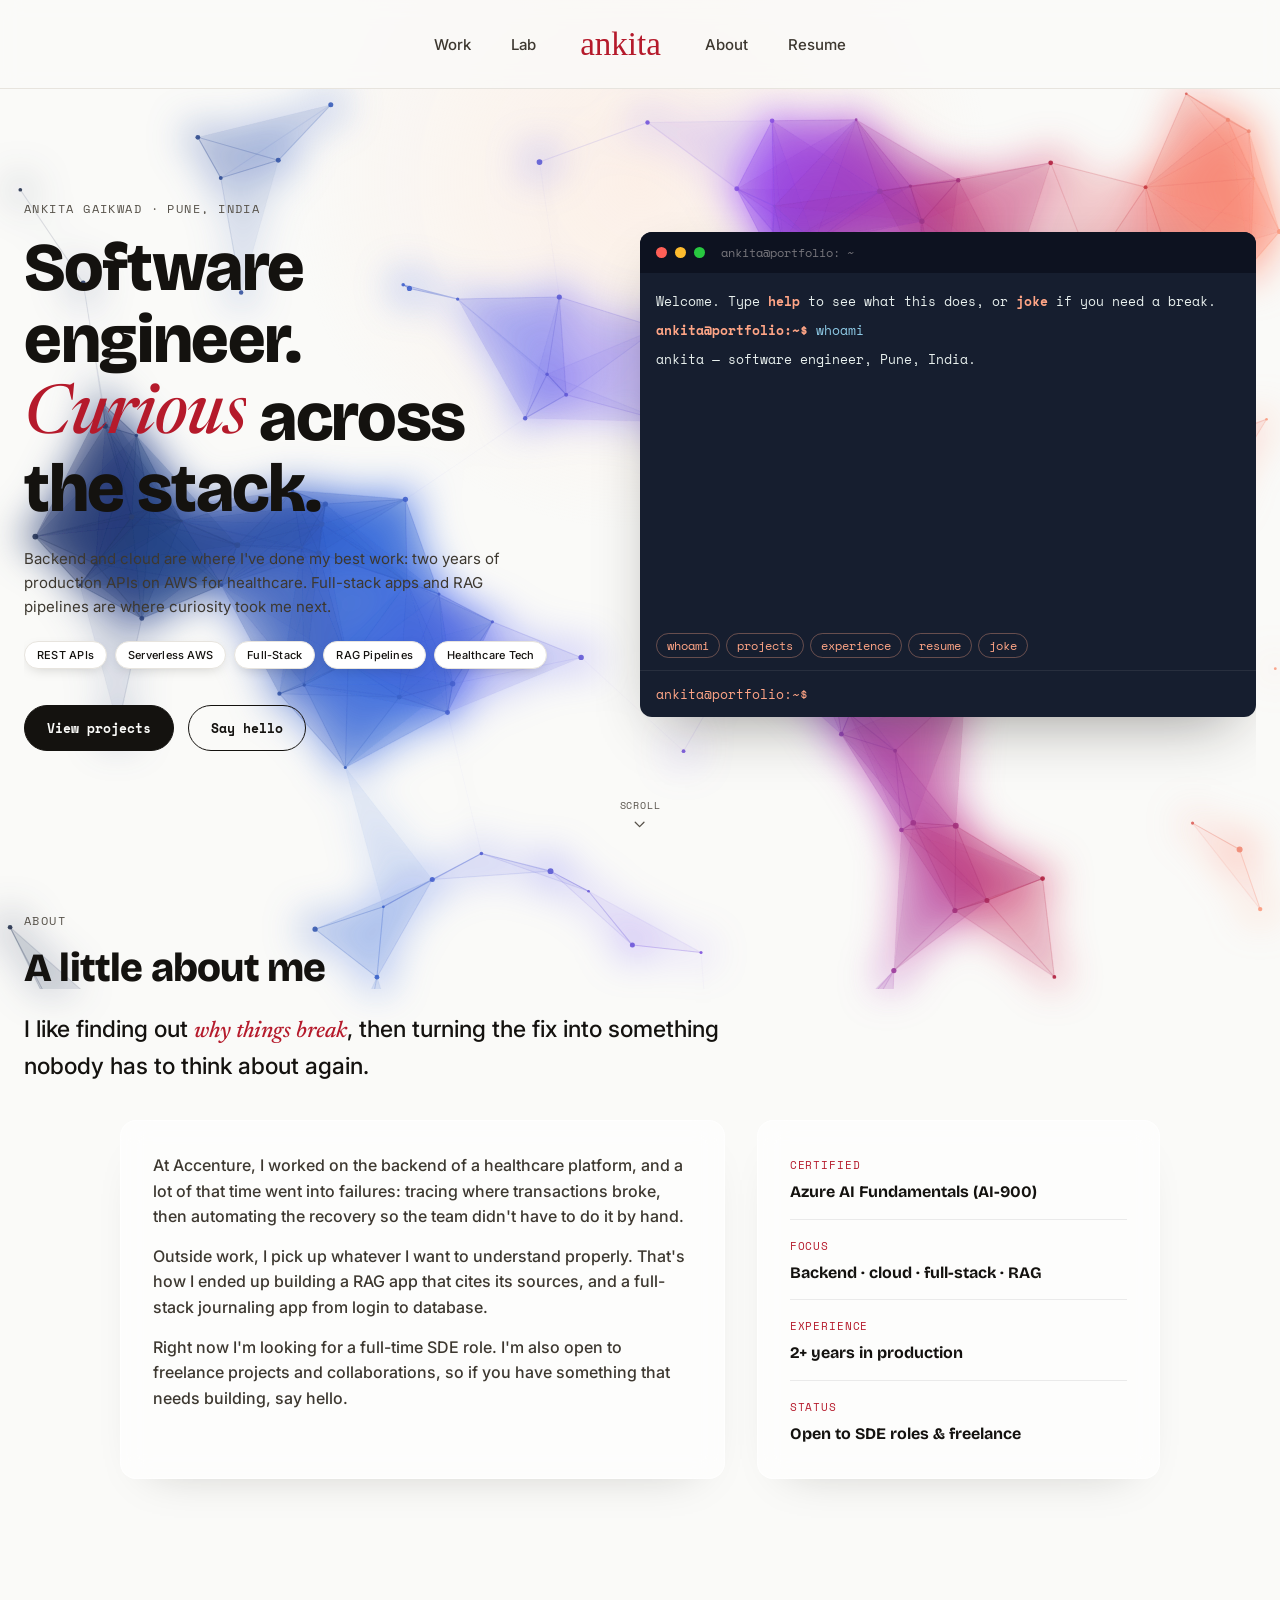
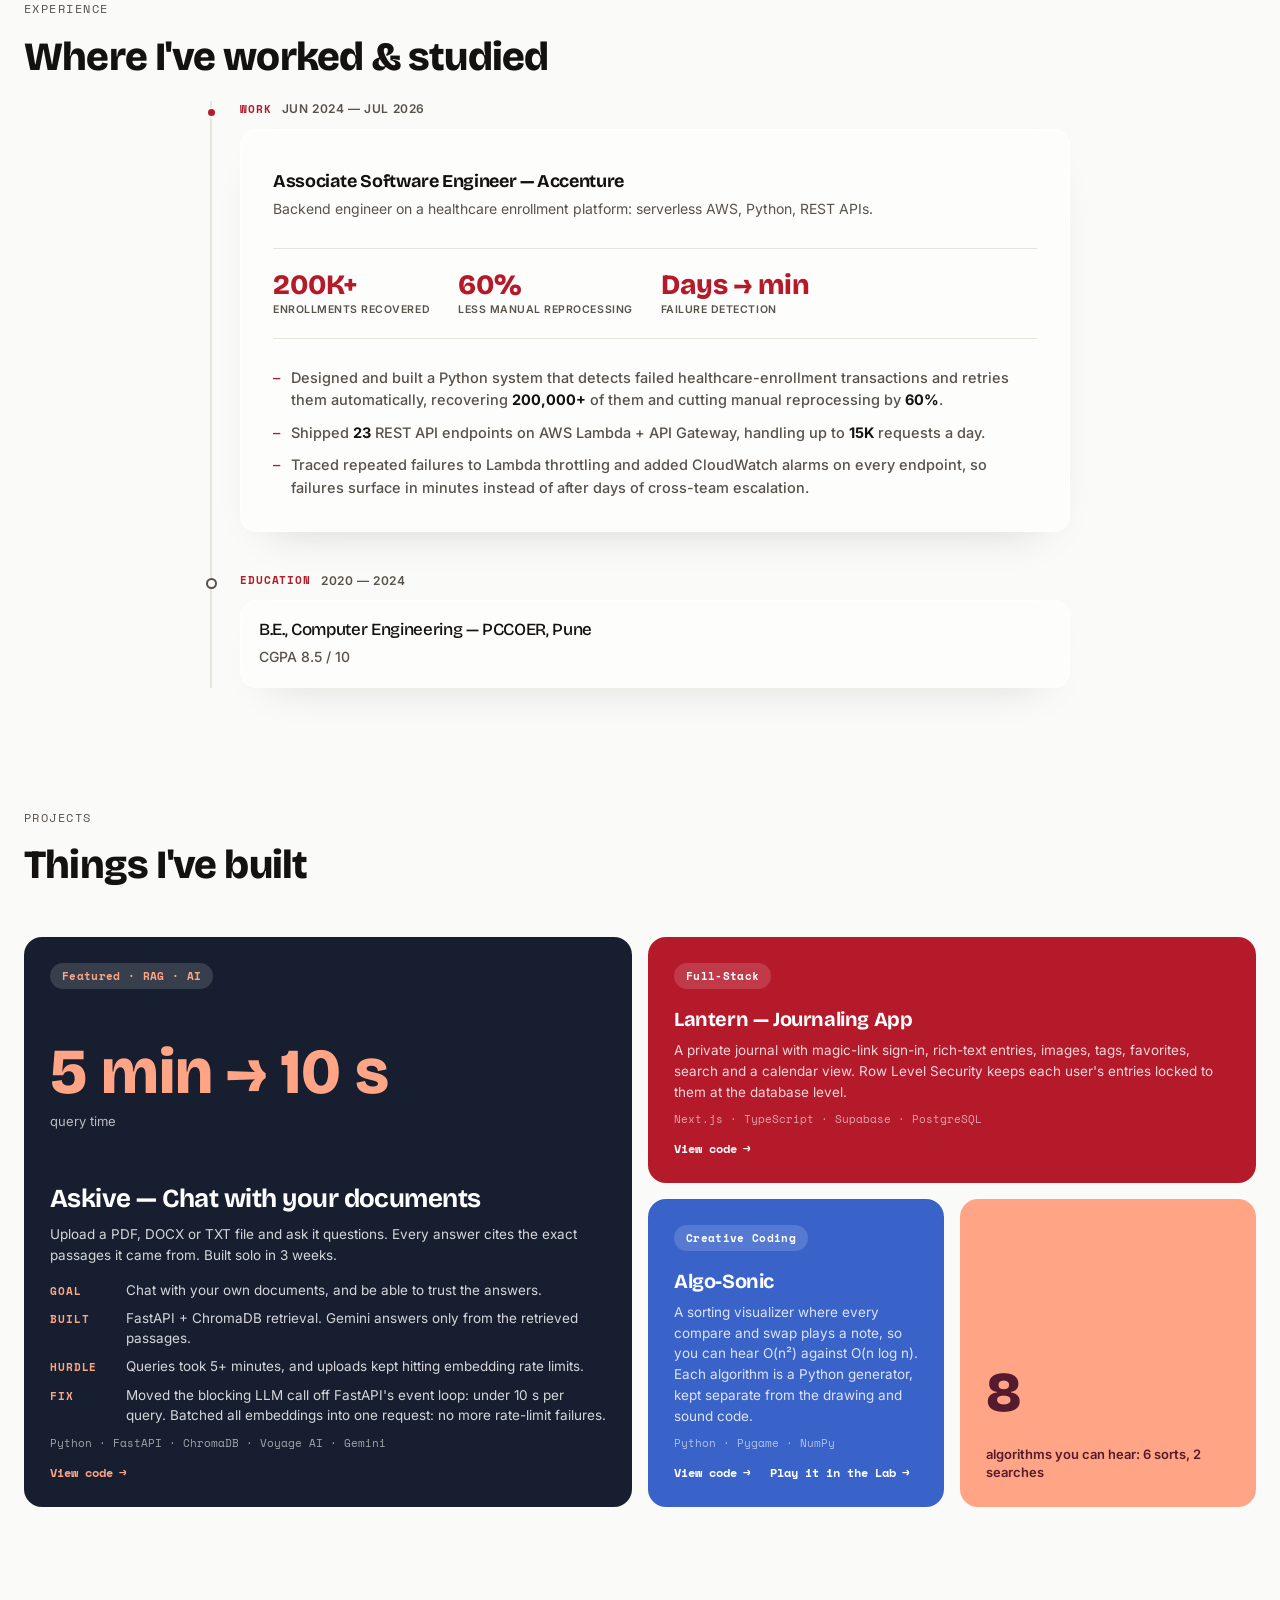
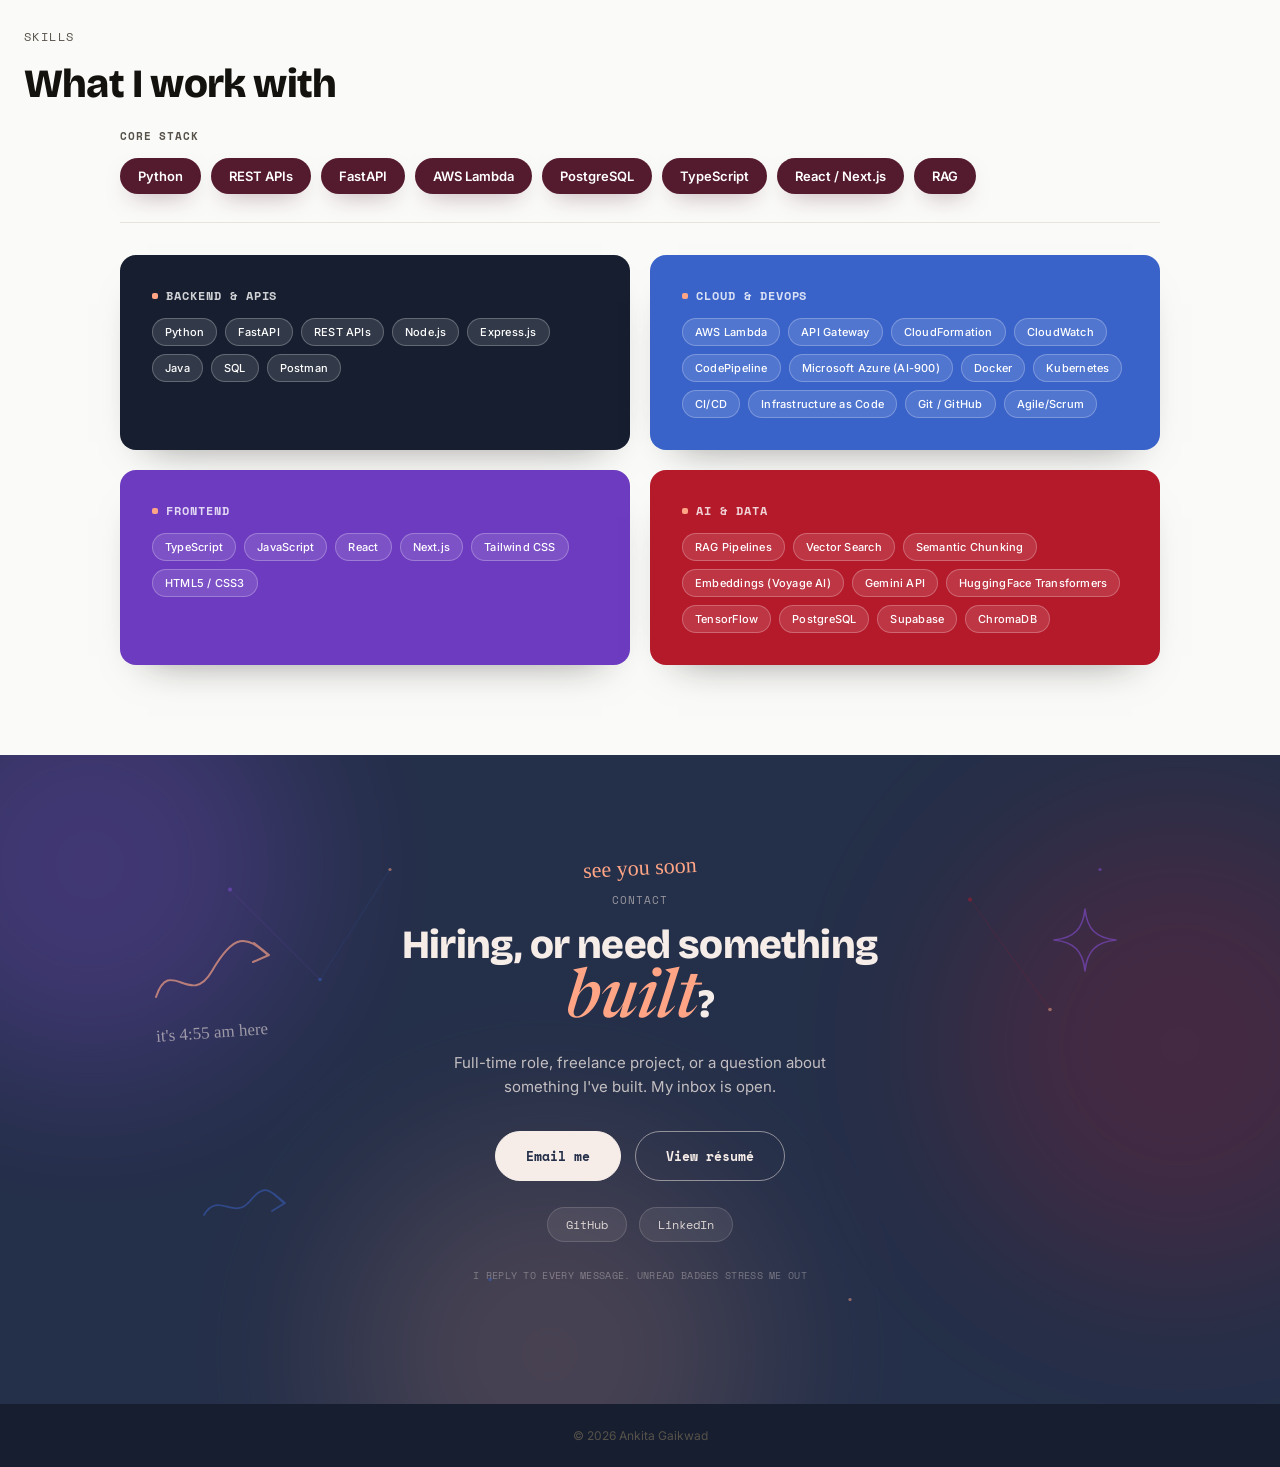
==== commit 96c6045b: "Use a middle dot in page titles" ====
--- a/index.html
+++ b/index.html
@@ -3,18 +3,18 @@
 <head>
 <meta charset="utf-8">
 <meta name="viewport" content="width=device-width, initial-scale=1">
-<title>Ankita Gaikwad — Software Engineer</title>
+<title>Ankita Gaikwad · Software Engineer</title>
 <meta name="description" content="Software engineer in Pune, India. Two years of production APIs on serverless AWS for healthcare, plus full-stack apps and RAG pipelines.">
 <link rel="icon" href="favicon.png" type="image/png" sizes="256x256">
 <link rel="icon" href="favicon-32.png" type="image/png" sizes="32x32">
 <link rel="apple-touch-icon" href="apple-touch-icon.png">
 <link rel="icon" href="favicon.svg" type="image/svg+xml">
 <meta property="og:type" content="website">
-<meta property="og:title" content="Ankita Gaikwad — Software Engineer">
+<meta property="og:title" content="Ankita Gaikwad · Software Engineer">
 <meta property="og:description" content="Backend and cloud first, curious across the stack. Open to SDE roles and freelance work.">
 <meta property="og:image" content="img/og-image.png">
 <meta name="twitter:card" content="summary_large_image">
-<meta name="twitter:title" content="Ankita Gaikwad — Software Engineer">
+<meta name="twitter:title" content="Ankita Gaikwad · Software Engineer">
 <meta name="twitter:description" content="Backend and cloud first, curious across the stack. Open to SDE roles and freelance work.">
 <meta name="twitter:image" content="img/og-image.png">
 <link rel="preconnect" href="https://fonts.googleapis.com">
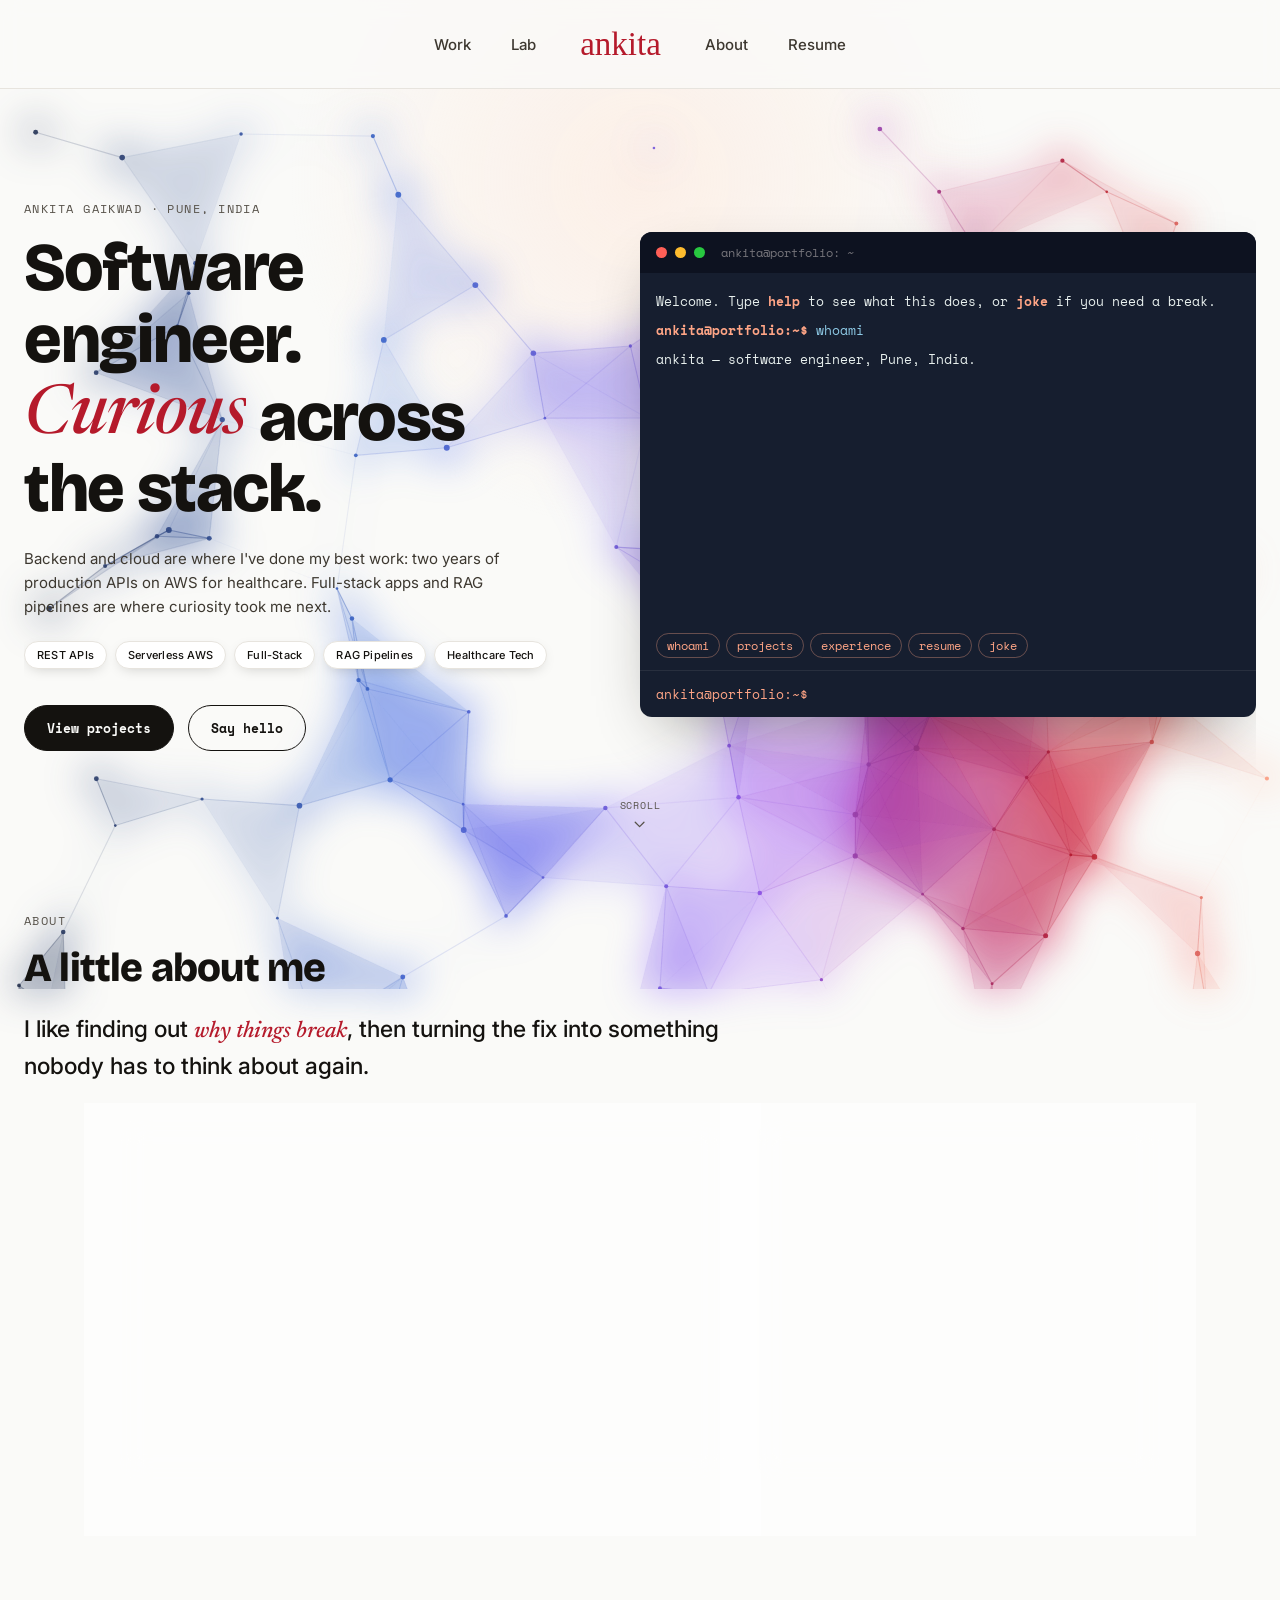
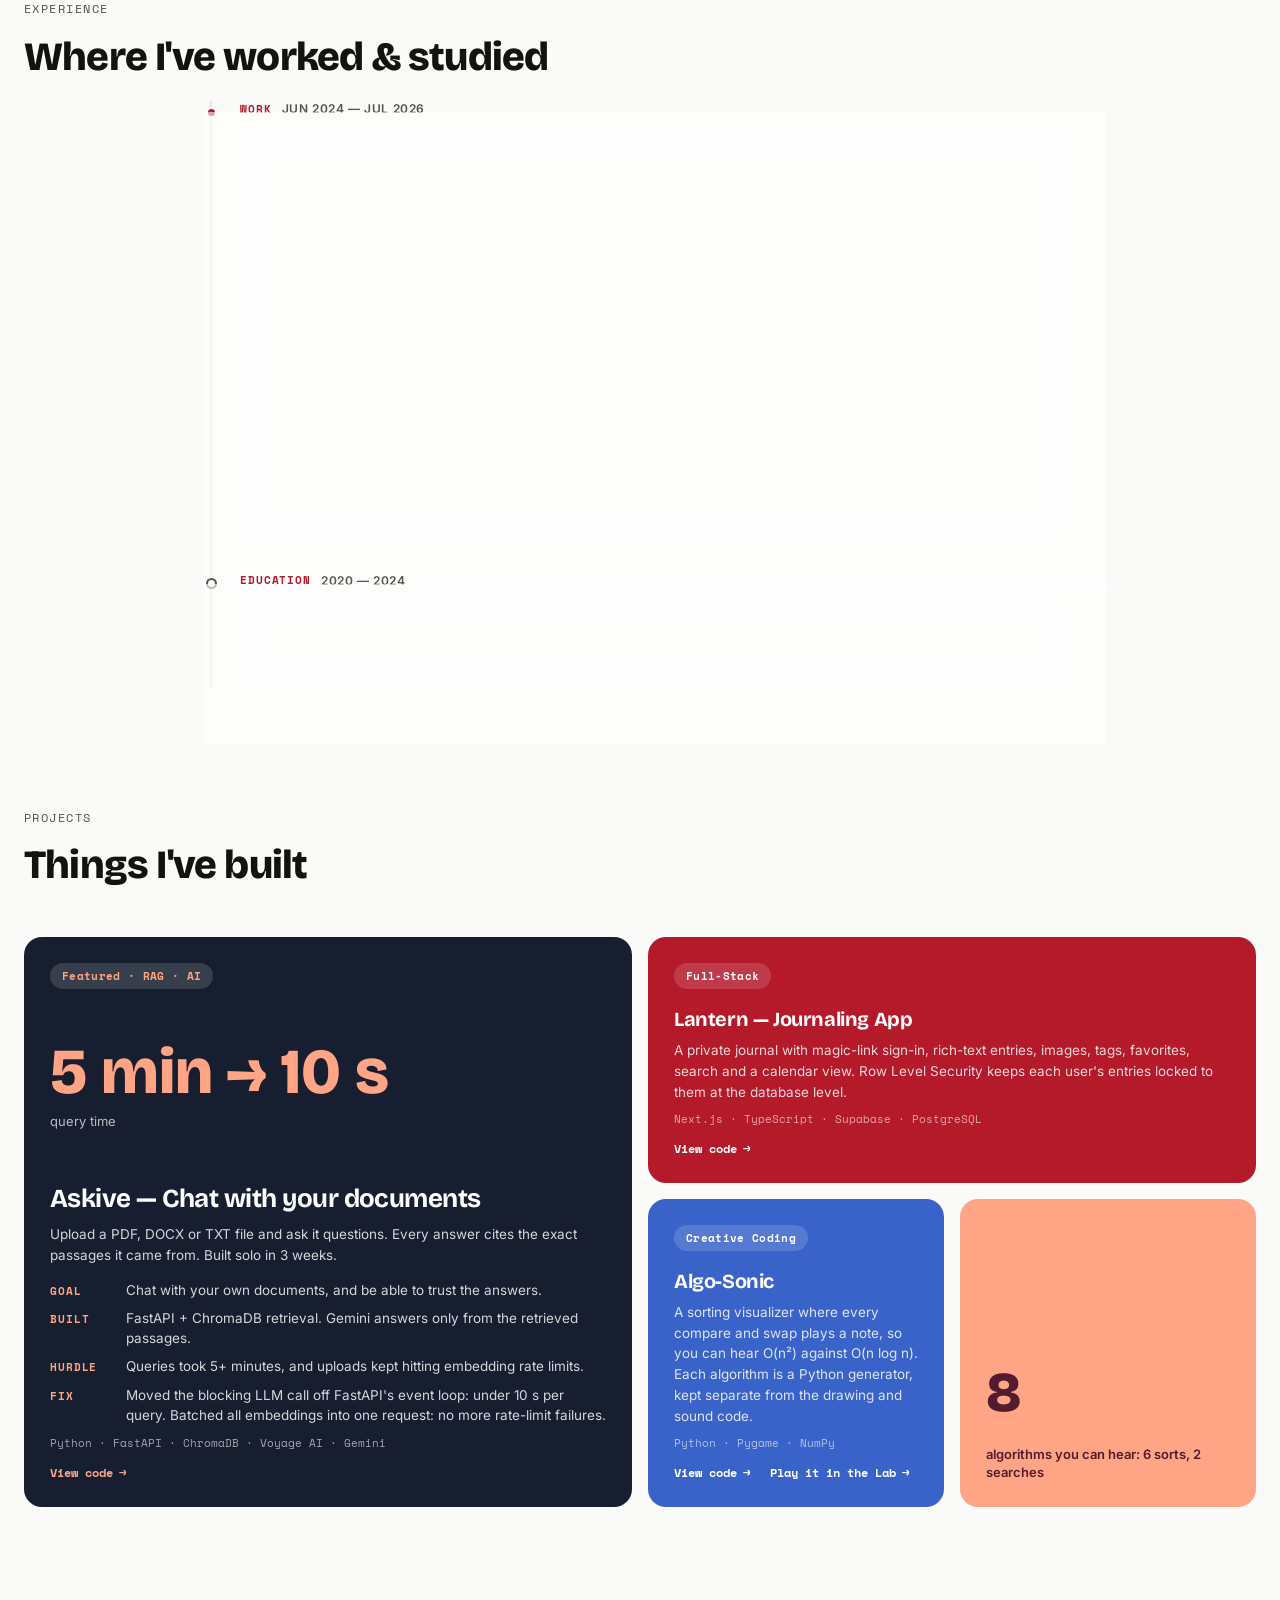
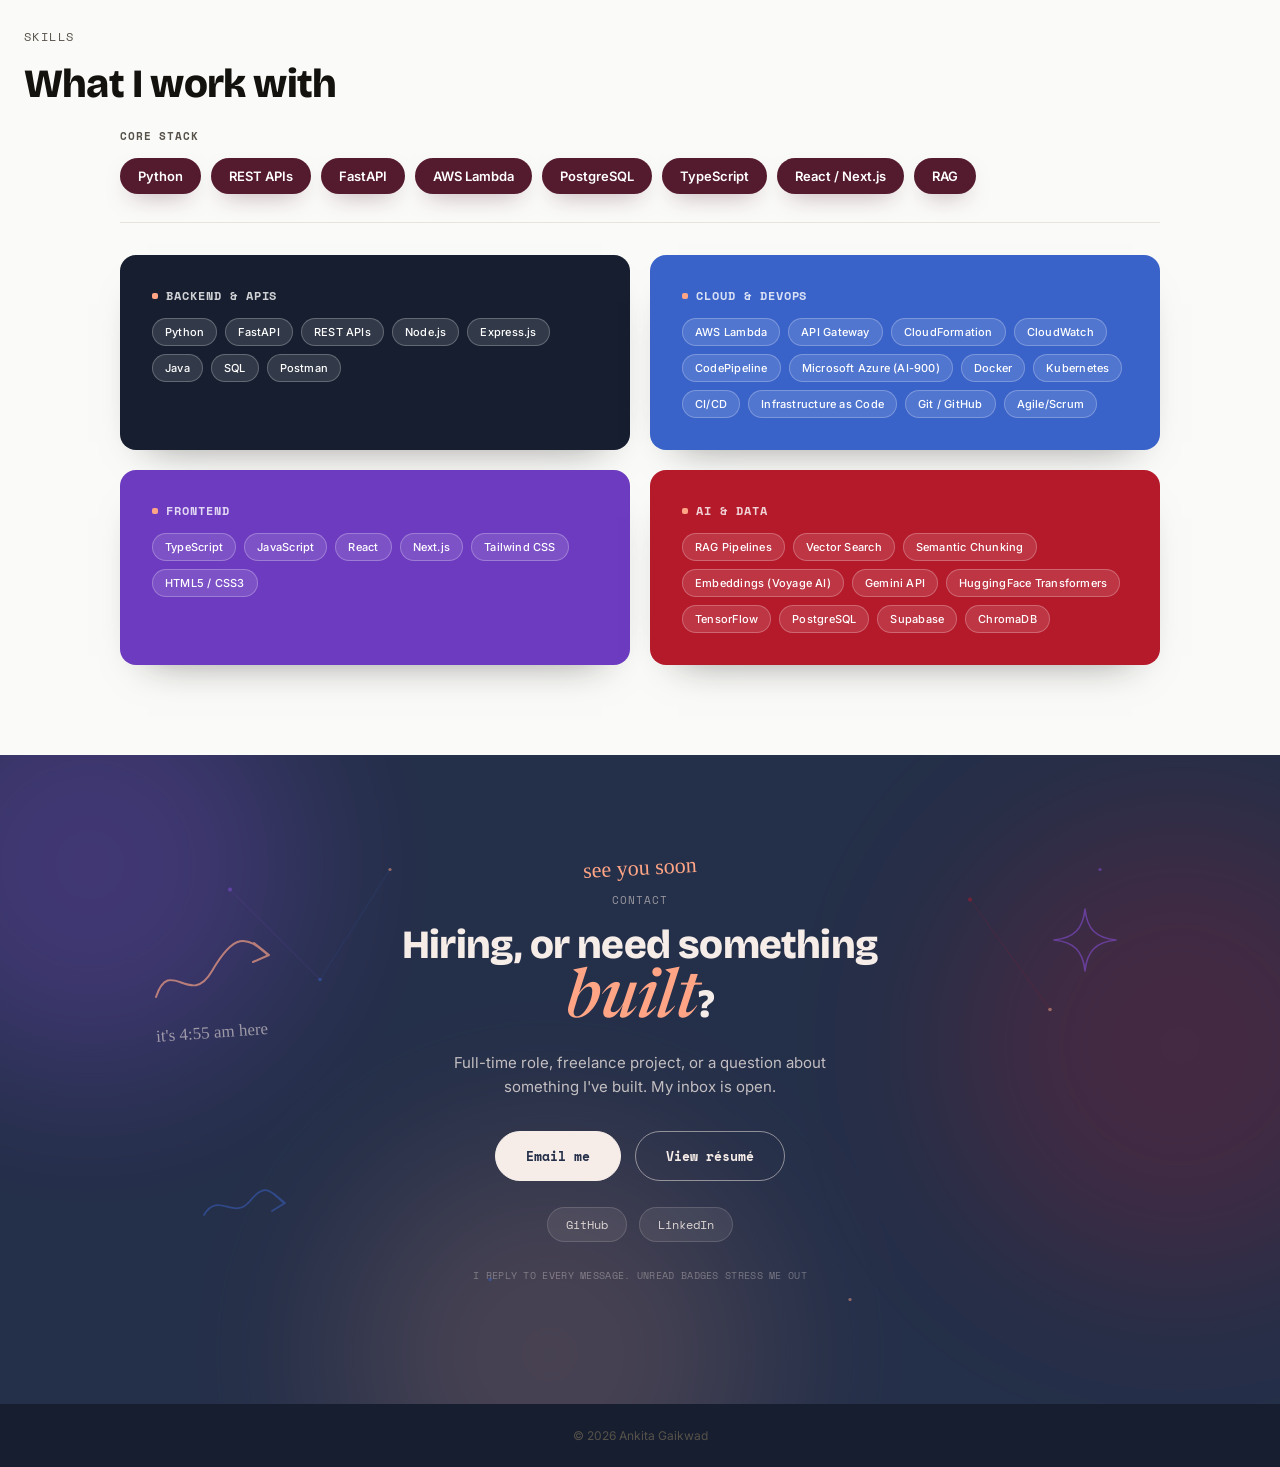
==== commit 4f482f20: "Use full URLs for link previews" ====
--- a/index.html
+++ b/index.html
@@ -10,13 +10,15 @@
 <link rel="apple-touch-icon" href="apple-touch-icon.png">
 <link rel="icon" href="favicon.svg" type="image/svg+xml">
 <meta property="og:type" content="website">
+<meta property="og:url" content="https://ankitagaikwad.vercel.app/">
+<link rel="canonical" href="https://ankitagaikwad.vercel.app/">
 <meta property="og:title" content="Ankita Gaikwad · Software Engineer">
 <meta property="og:description" content="Backend and cloud first, curious across the stack. Open to SDE roles and freelance work.">
-<meta property="og:image" content="img/og-image.png">
+<meta property="og:image" content="https://ankitagaikwad.vercel.app/img/og-image.png">
 <meta name="twitter:card" content="summary_large_image">
 <meta name="twitter:title" content="Ankita Gaikwad · Software Engineer">
 <meta name="twitter:description" content="Backend and cloud first, curious across the stack. Open to SDE roles and freelance work.">
-<meta name="twitter:image" content="img/og-image.png">
+<meta name="twitter:image" content="https://ankitagaikwad.vercel.app/img/og-image.png">
 <link rel="preconnect" href="https://fonts.googleapis.com">
 <link rel="preconnect" href="https://fonts.gstatic.com" crossorigin>
 <link href="https://fonts.googleapis.com/css2?family=Homemade+Apple&family=Bricolage+Grotesque:opsz,wght@12..96,500;12..96,700;12..96,800&family=Newsreader:ital,wght@0,500;1,500&family=Space+Mono:wght@400;700&family=Inter:wght@400;500;600&display=swap" rel="stylesheet">
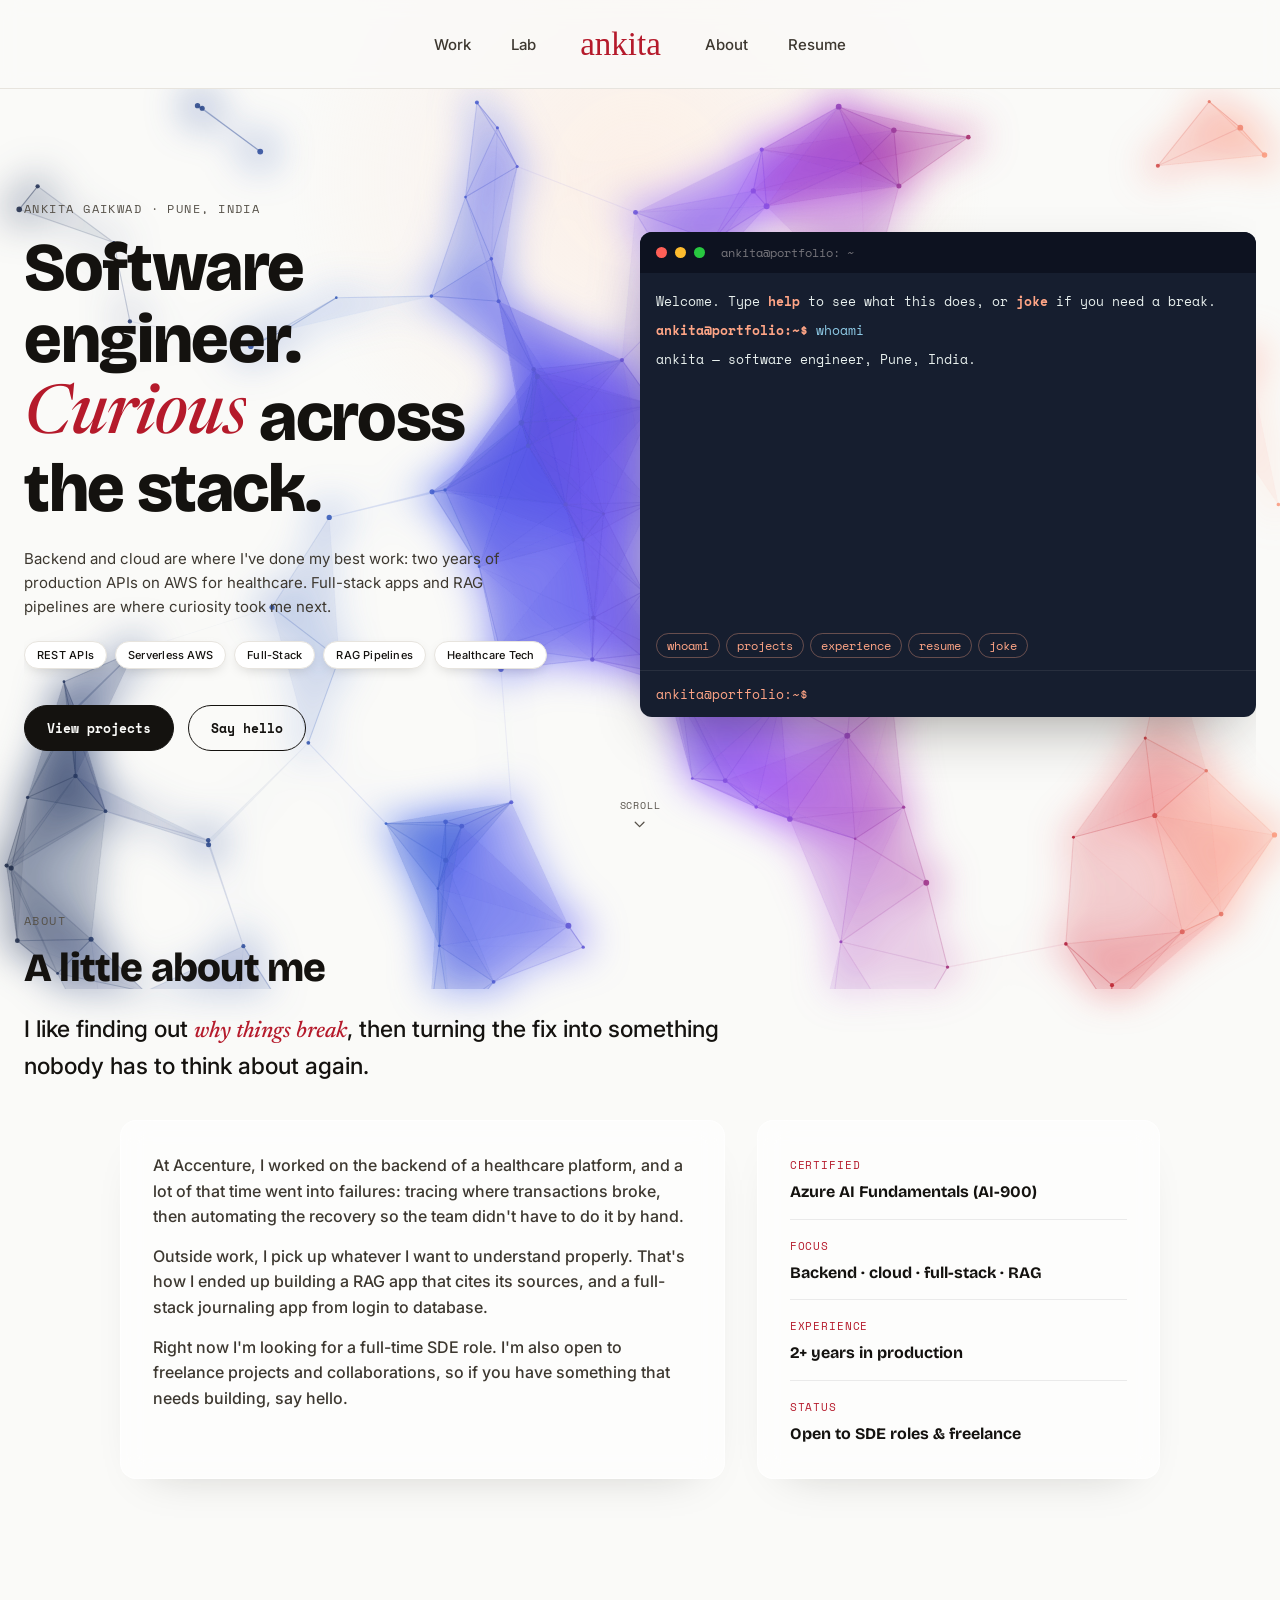
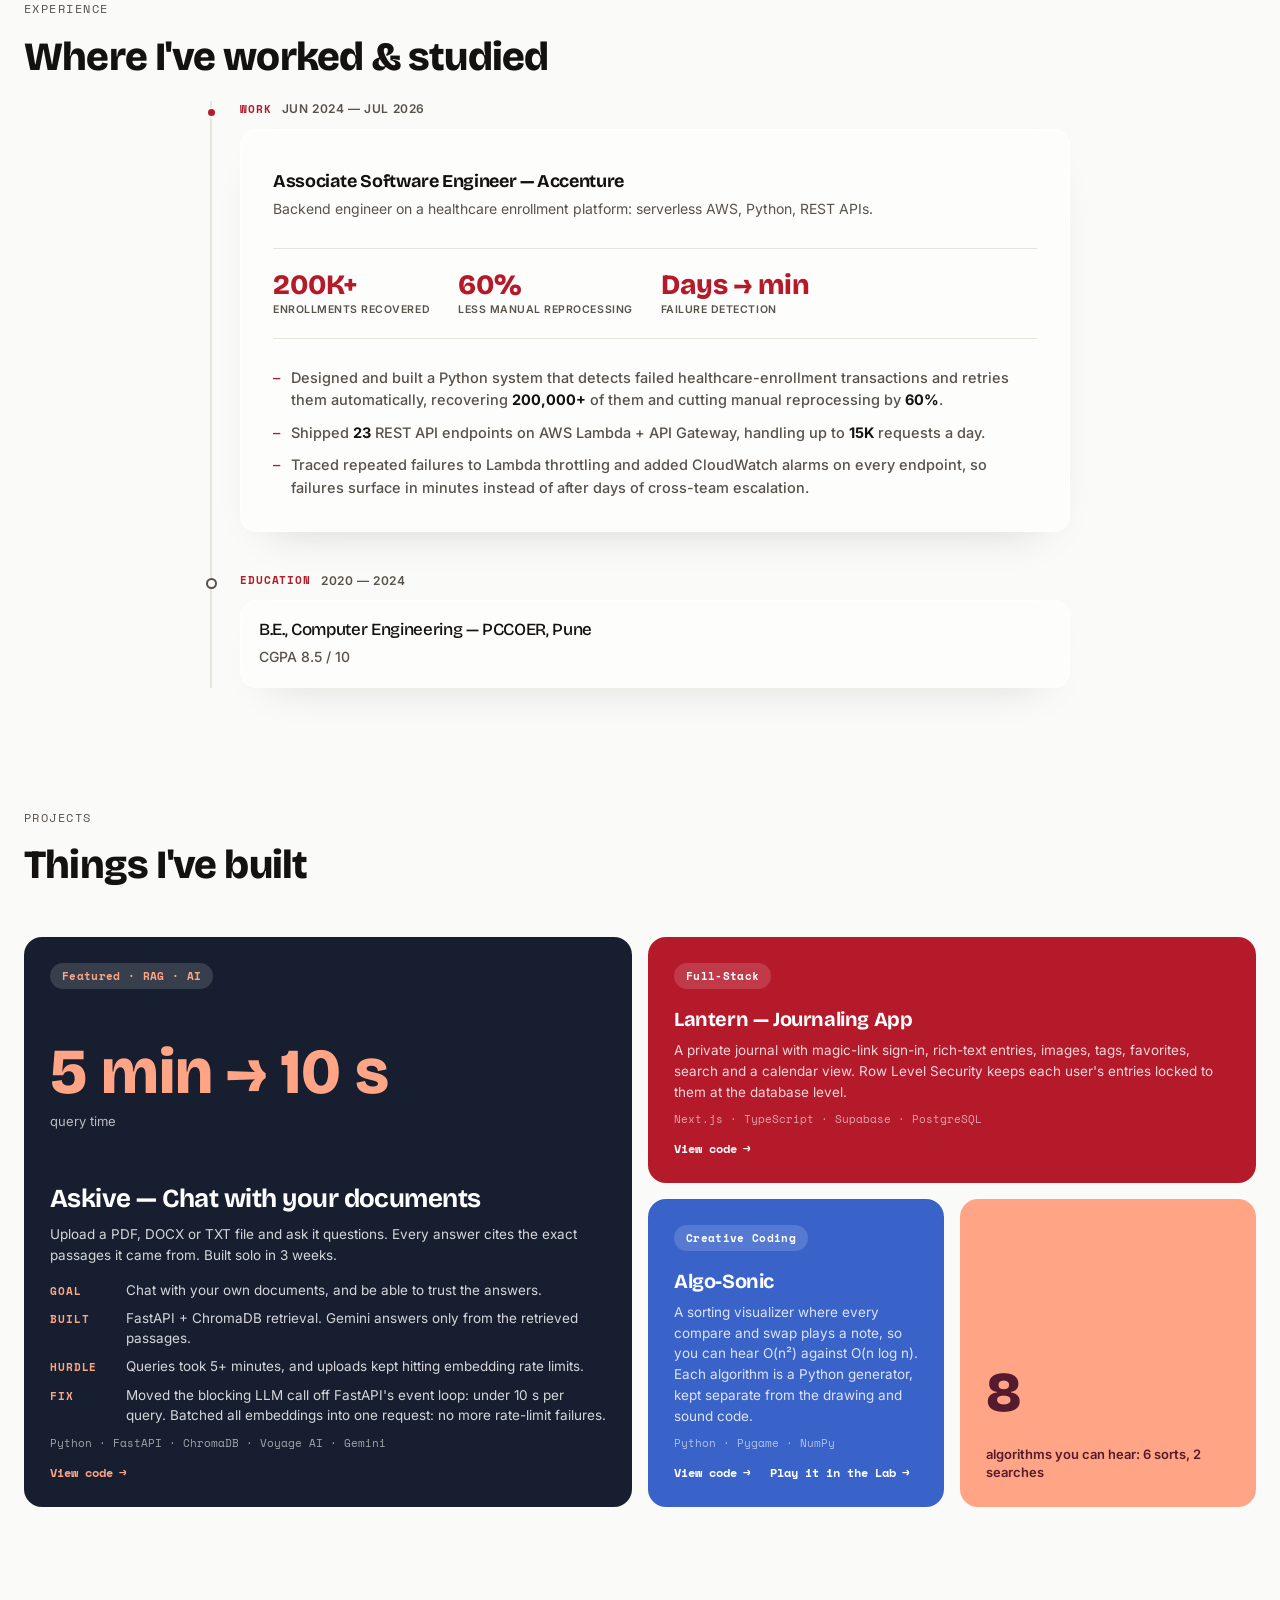
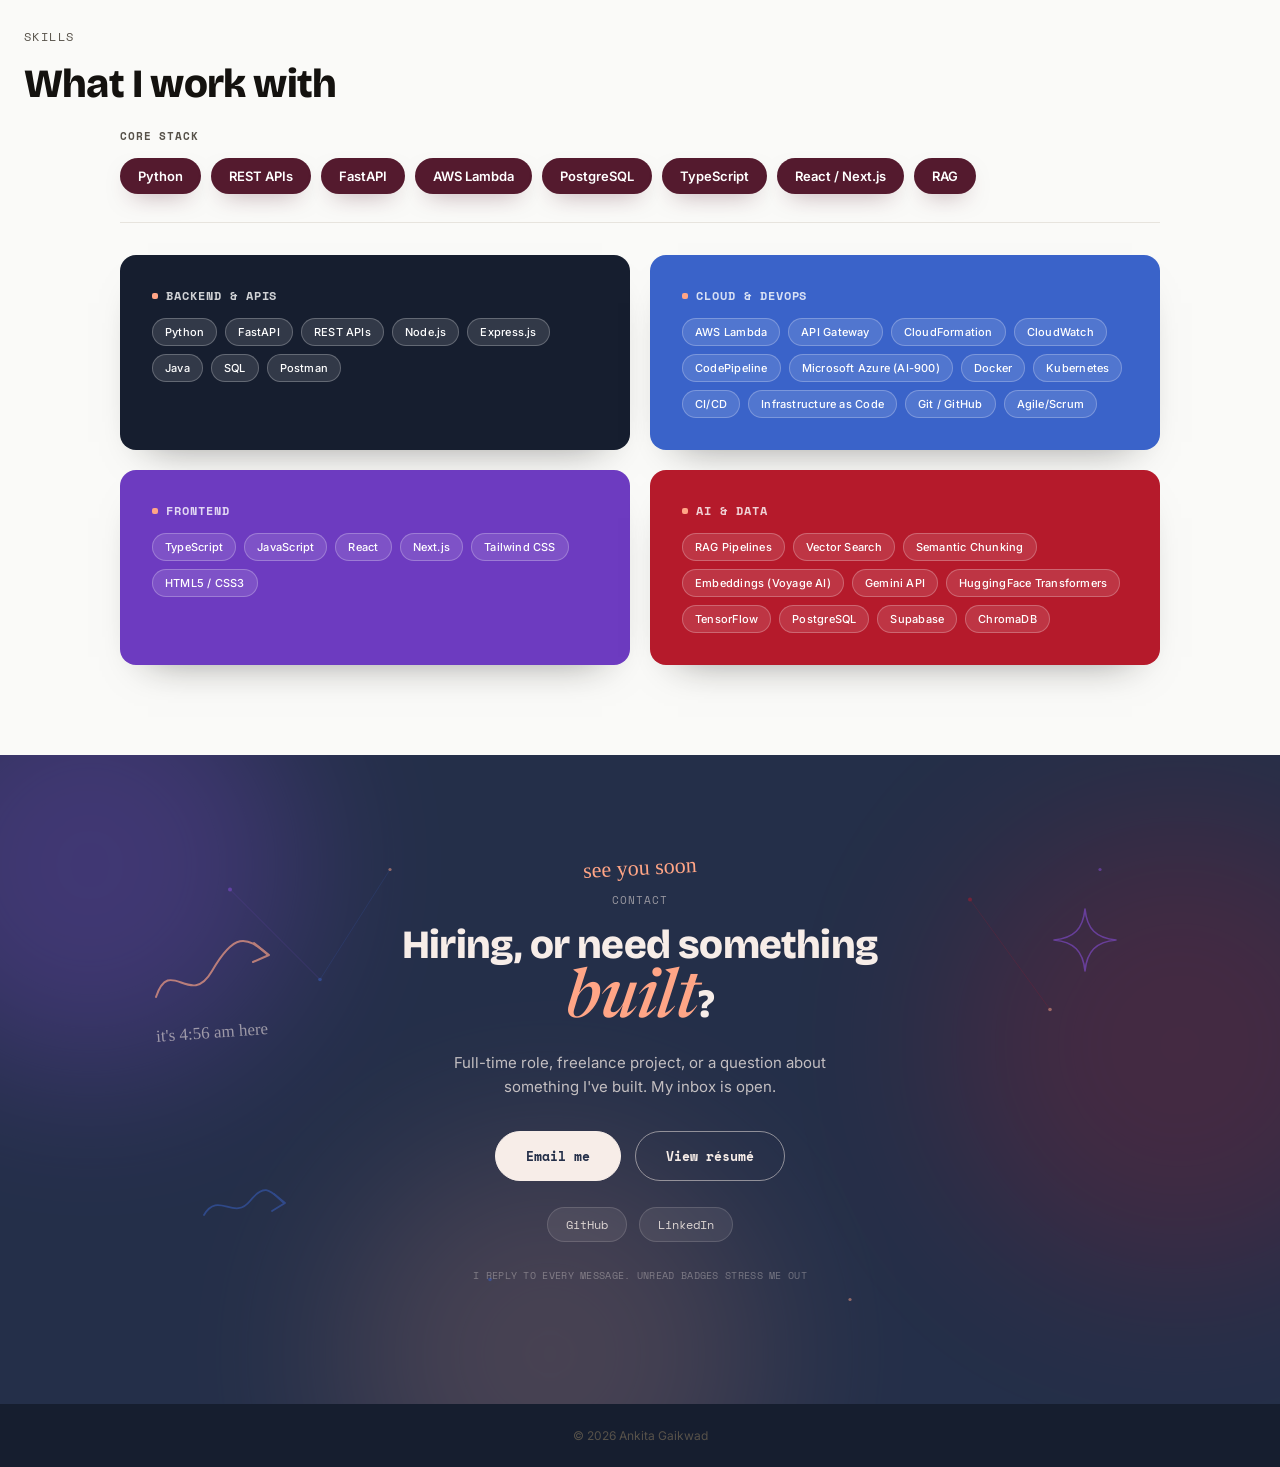
==== commit fda818a9: "Add Vercel Web Analytics" ====
--- a/index.html
+++ b/index.html
@@ -415,5 +415,9 @@
 <script src="js/script.js"></script>
 <script src="js/terminal.js"></script>
 <script src="js/network-bg.js"></script>
+<script>
+  window.va = window.va || function () { (window.vaq = window.vaq || []).push(arguments); };
+</script>
+<script defer src="/_vercel/insights/script.js"></script>
 </body>
 </html>
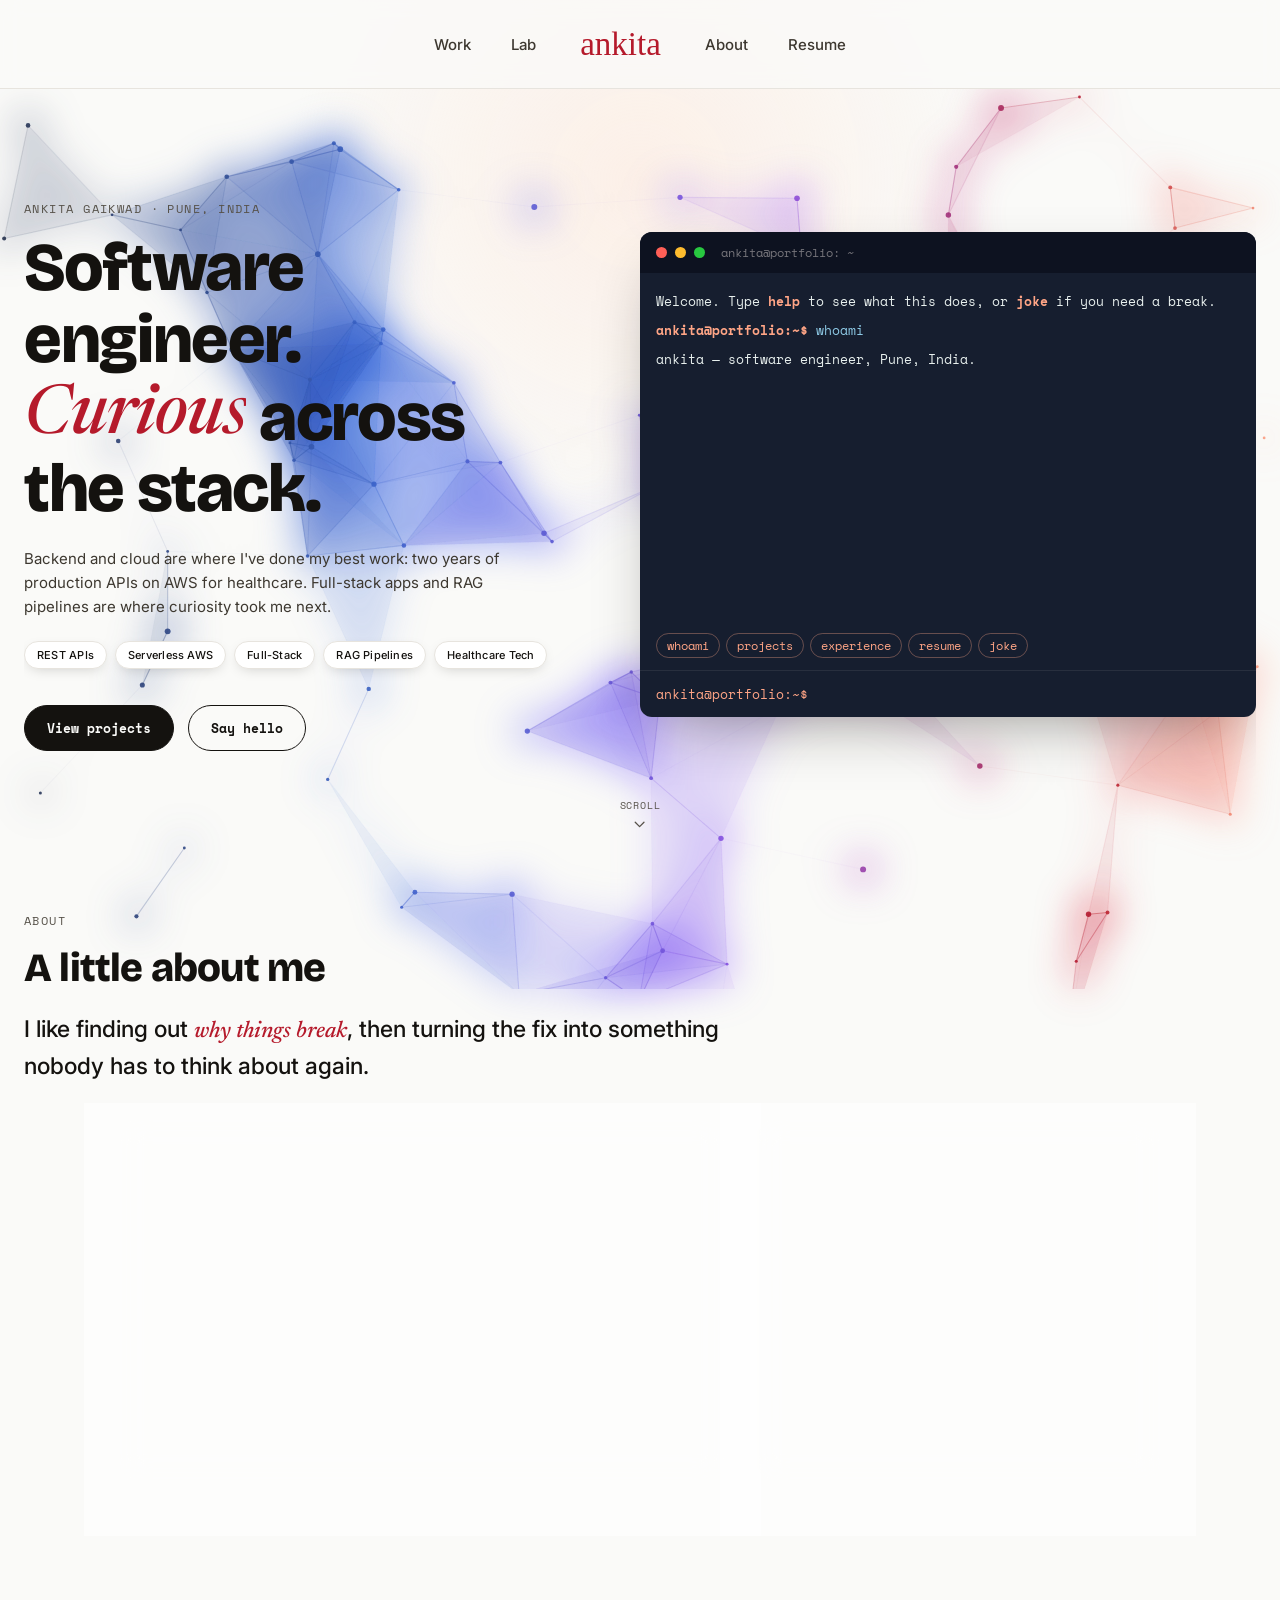
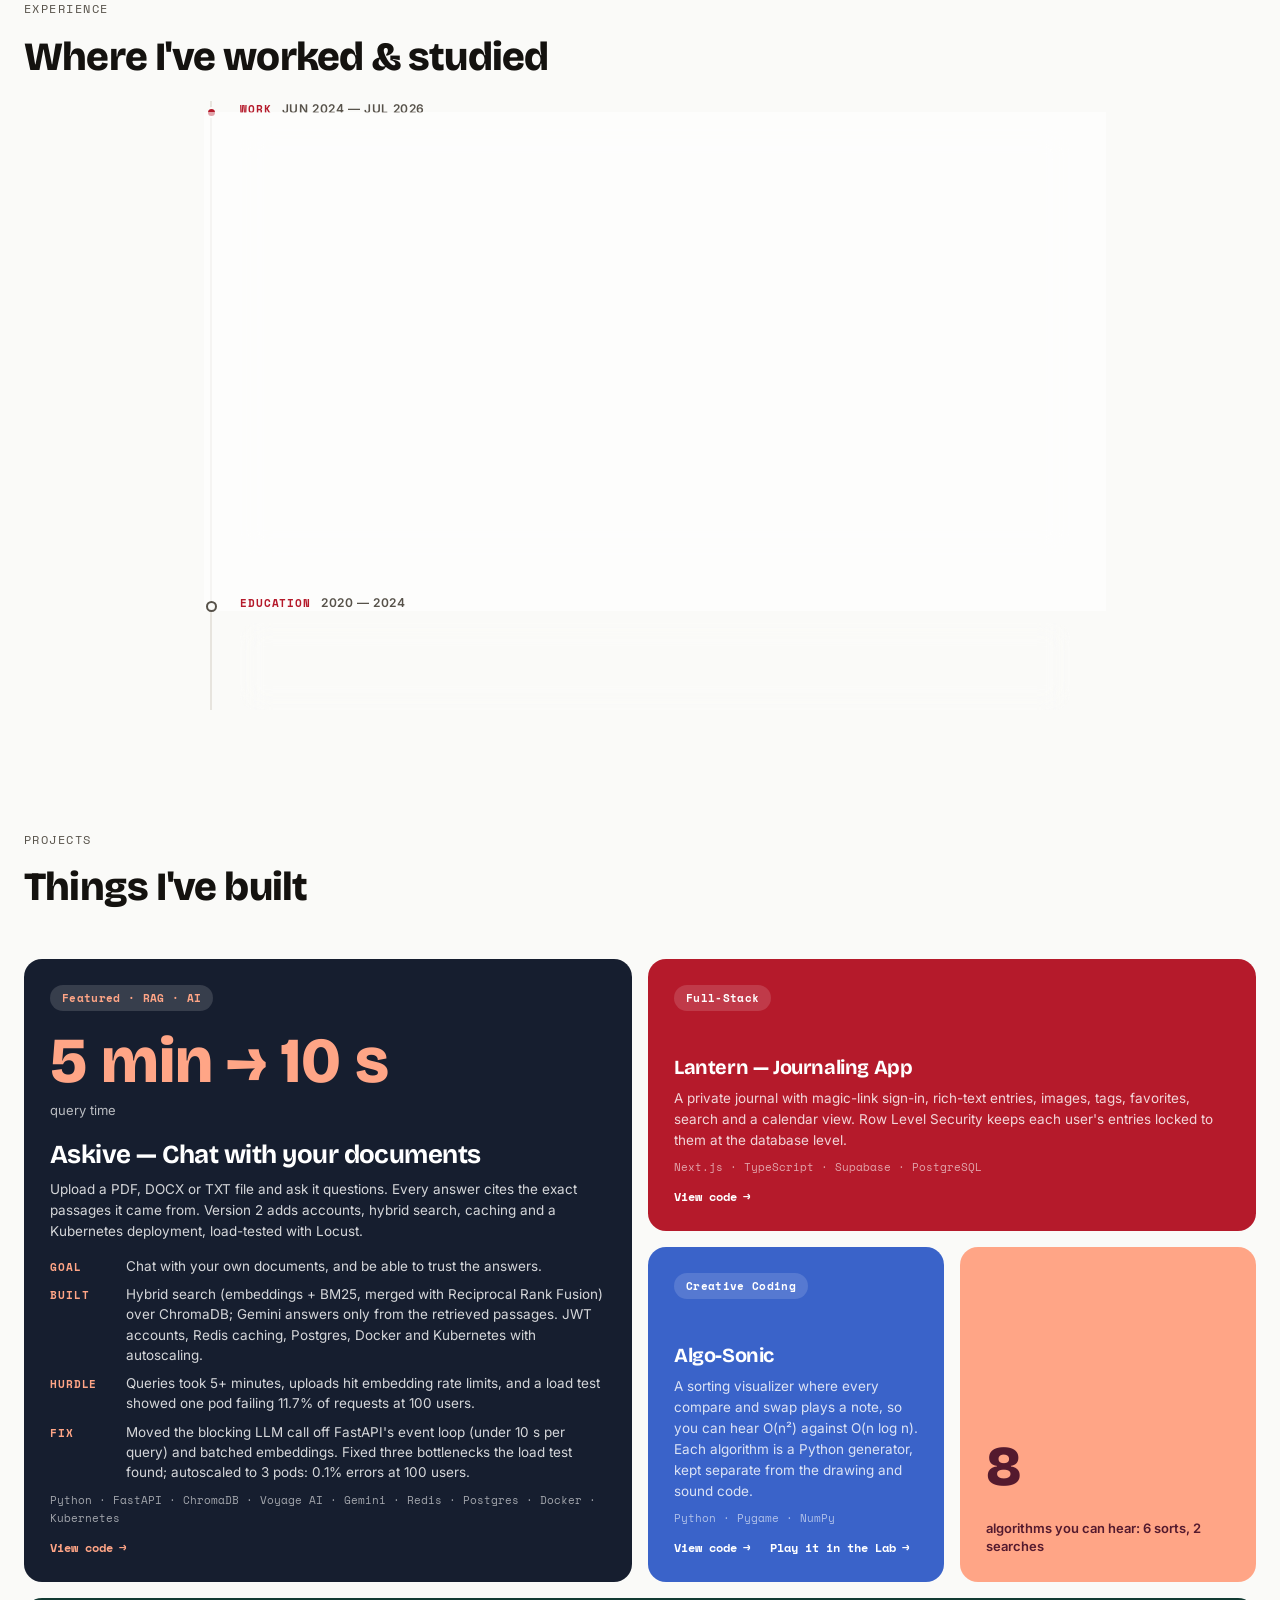
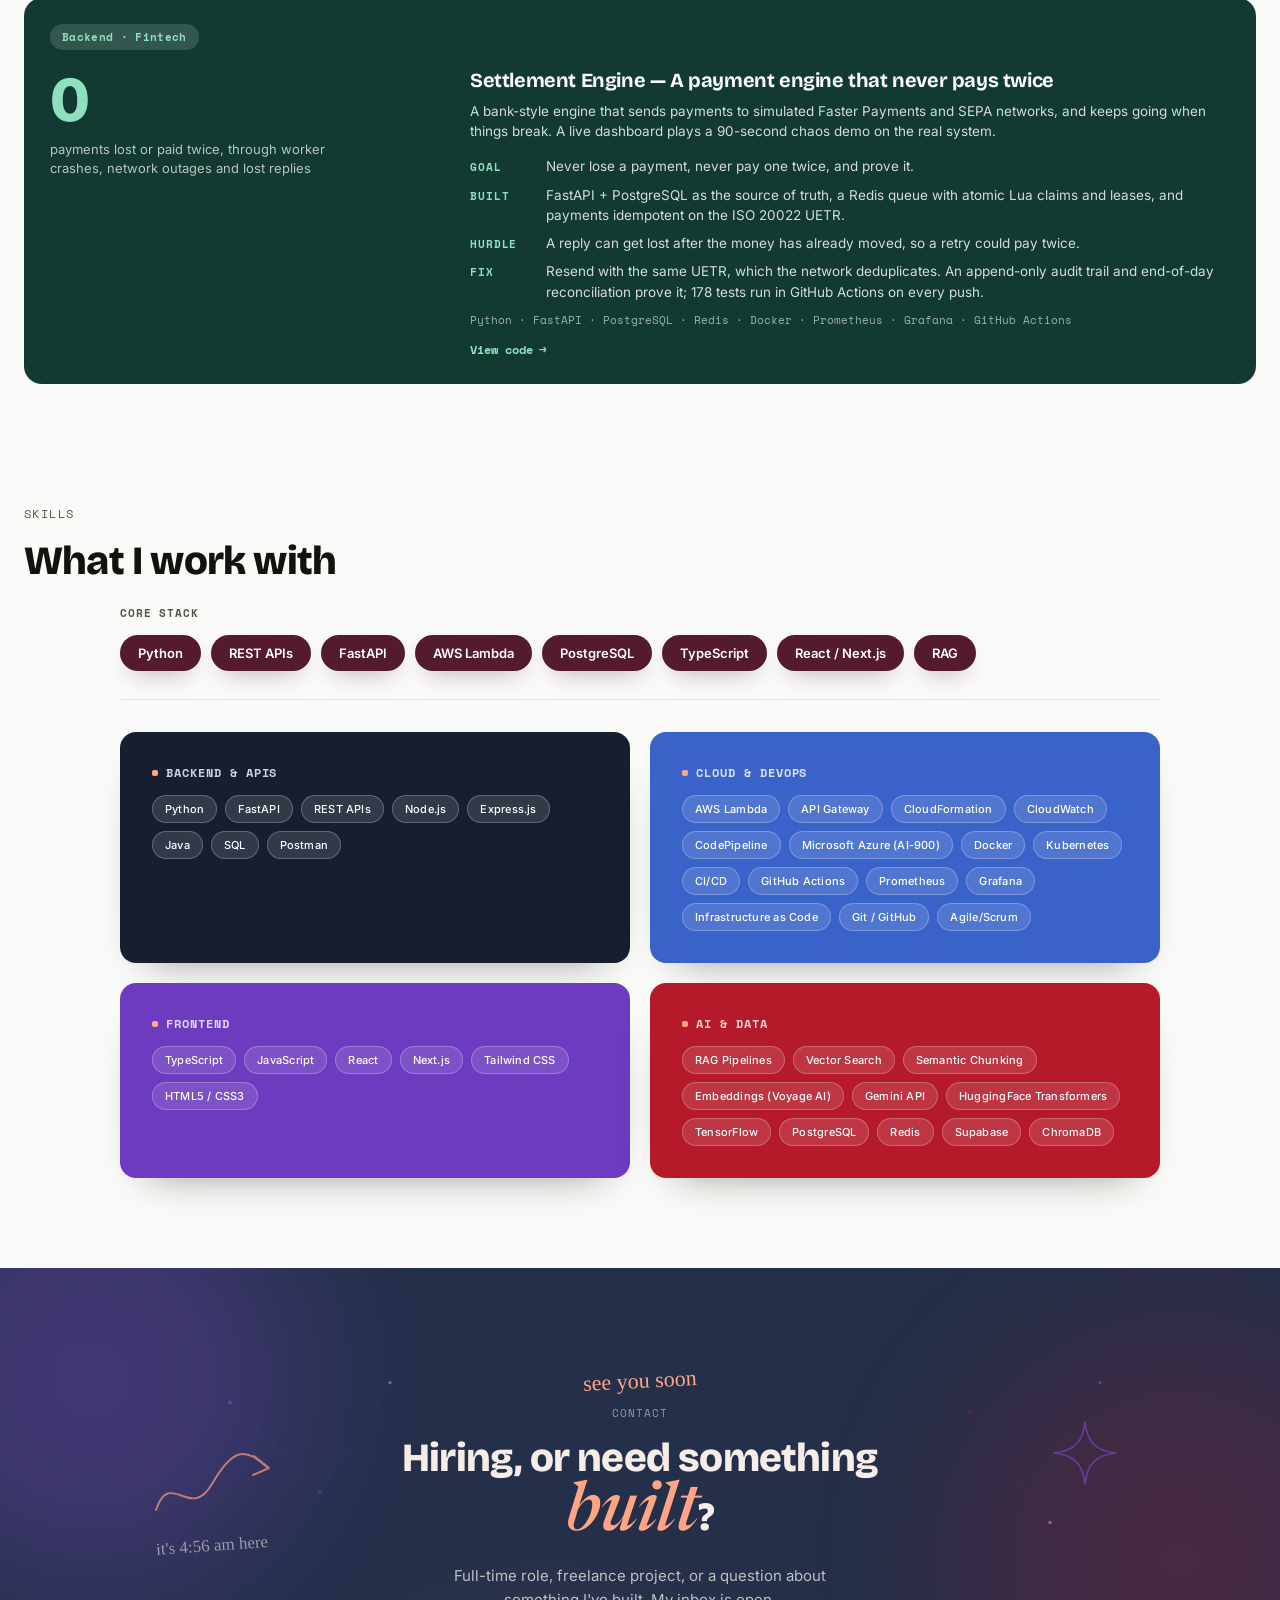
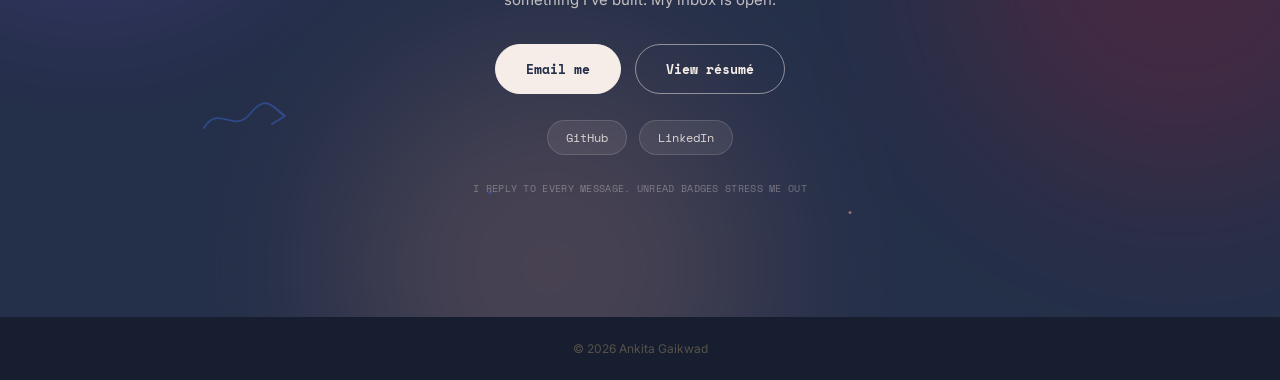
==== commit 7fb7d12d: "Add Settlement Engine, update Askive for v2, match experience to resume The Settlement Engine card g" ====
--- a/index.html
+++ b/index.html
@@ -184,14 +184,14 @@
         </div>
         <div class="bento-tile timeline-card">
           <h3>Associate Software Engineer — Accenture</h3>
-          <p class="timeline-context">Backend engineer on a healthcare enrollment platform: serverless AWS, Python, REST APIs.</p>
+          <p class="timeline-context">Backend engineer building serverless microservices that link a vendor system to a Salesforce healthcare CRM: AWS Lambda, Python, Node.js, REST APIs.</p>
           <div class="stat-row">
-            <div class="stat"><span class="stat-num">200K+</span><span class="stat-label">Enrollments recovered</span></div>
+            <div class="stat"><span class="stat-num">200K+</span><span class="stat-label">Transactions recovered</span></div>
             <div class="stat"><span class="stat-num">60%</span><span class="stat-label">Less manual reprocessing</span></div>
             <div class="stat"><span class="stat-num">Days → min</span><span class="stat-label">Failure detection</span></div>
           </div>
           <ul class="timeline-list">
-            <li>Designed and built a Python system that detects failed healthcare-enrollment transactions and retries them automatically, recovering <strong>200,000+</strong> of them and cutting manual reprocessing by <strong>60%</strong>.</li>
+            <li>Architected an automated, idempotent failure-detection and retry system in Python that recovered <strong>200,000+</strong> failed benefit-verification transactions and cut manual reprocessing by <strong>60%</strong>.</li>
             <li>Shipped <strong>23</strong> REST API endpoints on AWS Lambda + API Gateway, handling up to <strong>15K</strong> requests a day.</li>
             <li>Traced repeated failures to Lambda throttling and added CloudWatch alarms on every endpoint, so failures surface in minutes instead of after days of cross-team escalation.</li>
           </ul>
@@ -225,14 +225,14 @@
         </div>
         <div class="bp-body">
           <h3>Askive — Chat with your documents</h3>
-          <p>Upload a PDF, DOCX or TXT file and ask it questions. Every answer cites the exact passages it came from. Built solo in 3 weeks.</p>
+          <p>Upload a PDF, DOCX or TXT file and ask it questions. Every answer cites the exact passages it came from. Version 2 adds accounts, hybrid search, caching and a Kubernetes deployment, load-tested with Locust.</p>
           <dl class="bp-story">
             <div><dt>Goal</dt><dd>Chat with your own documents, and be able to trust the answers.</dd></div>
-            <div><dt>Built</dt><dd>FastAPI + ChromaDB retrieval. Gemini answers only from the retrieved passages.</dd></div>
-            <div><dt>Hurdle</dt><dd>Queries took 5+ minutes, and uploads kept hitting embedding rate limits.</dd></div>
-            <div><dt>Fix</dt><dd>Moved the blocking LLM call off FastAPI's event loop: under 10 s per query. Batched all embeddings into one request: no more rate-limit failures.</dd></div>
+            <div><dt>Built</dt><dd>Hybrid search (embeddings + BM25, merged with Reciprocal Rank Fusion) over ChromaDB; Gemini answers only from the retrieved passages. JWT accounts, Redis caching, Postgres, Docker and Kubernetes with autoscaling.</dd></div>
+            <div><dt>Hurdle</dt><dd>Queries took 5+ minutes, uploads hit embedding rate limits, and a load test showed one pod failing 11.7% of requests at 100 users.</dd></div>
+            <div><dt>Fix</dt><dd>Moved the blocking LLM call off FastAPI's event loop (under 10 s per query) and batched embeddings. Fixed three bottlenecks the load test found; autoscaled to 3 pods: 0.1% errors at 100 users.</dd></div>
           </dl>
-          <p class="bp-tech">Python · FastAPI · ChromaDB · Voyage AI · Gemini</p>
+          <p class="bp-tech">Python · FastAPI · ChromaDB · Voyage AI · Gemini · Redis · Postgres · Docker · Kubernetes</p>
           <a class="bp-link" href="https://github.com/annastudios/askive" target="_blank" rel="noopener">View code</a>
         </div>
       </article>
@@ -264,6 +264,28 @@
         <span class="bp-stat-num">8</span>
         <span class="bp-stat-label">algorithms you can hear: 6 sorts, 2 searches</span>
       </div>
+
+      <article class="bento-project bp-settlement reveal">
+        <span class="bp-tag">Backend · Fintech</span>
+        <div class="bp-split">
+          <div class="bp-metric">
+            <span class="bp-metric-num">0</span>
+            <span class="bp-metric-label">payments lost or paid twice, through worker crashes, network outages and lost replies</span>
+          </div>
+          <div class="bp-body">
+            <h3>Settlement Engine — A payment engine that never pays twice</h3>
+            <p>A bank-style engine that sends payments to simulated Faster Payments and SEPA networks, and keeps going when things break. A live dashboard plays a 90-second chaos demo on the real system.</p>
+            <dl class="bp-story">
+              <div><dt>Goal</dt><dd>Never lose a payment, never pay one twice, and prove it.</dd></div>
+              <div><dt>Built</dt><dd>FastAPI + PostgreSQL as the source of truth, a Redis queue with atomic Lua claims and leases, and payments idempotent on the ISO 20022 UETR.</dd></div>
+              <div><dt>Hurdle</dt><dd>A reply can get lost after the money has already moved, so a retry could pay twice.</dd></div>
+              <div><dt>Fix</dt><dd>Resend with the same UETR, which the network deduplicates. An append-only audit trail and end-of-day reconciliation prove it; 178 tests run in GitHub Actions on every push.</dd></div>
+            </dl>
+            <p class="bp-tech">Python · FastAPI · PostgreSQL · Redis · Docker · Prometheus · Grafana · GitHub Actions</p>
+            <a class="bp-link" href="https://github.com/annastudios/settlement-engine" target="_blank" rel="noopener">View code</a>
+          </div>
+        </div>
+      </article>
     </div>
   </section>
 
@@ -313,6 +335,9 @@
           <span class="pill">Docker</span>
           <span class="pill">Kubernetes</span>
           <span class="pill">CI/CD</span>
+          <span class="pill">GitHub Actions</span>
+          <span class="pill">Prometheus</span>
+          <span class="pill">Grafana</span>
           <span class="pill">Infrastructure as Code</span>
           <span class="pill">Git / GitHub</span>
           <span class="pill">Agile/Scrum</span>
@@ -340,6 +365,7 @@
           <span class="pill">HuggingFace Transformers</span>
           <span class="pill">TensorFlow</span>
           <span class="pill">PostgreSQL</span>
+          <span class="pill">Redis</span>
           <span class="pill">Supabase</span>
           <span class="pill">ChromaDB</span>
         </div>
--- a/css/style.css
+++ b/css/style.css
@@ -759,6 +759,14 @@
 .bp-lantern  { grid-column: span 2; background: #b51a2b; }
 .bp-sonic    { background: #3a63c9; }
 .bp-stat     { background: #ffa586; color: #541a2e; justify-content: flex-end; }
+.bp-settlement { grid-column: span 4; background: #123a32; }
+.bp-settlement .bp-tag,
+.bp-settlement .bp-metric-num,
+.bp-settlement .bp-story dt,
+.bp-settlement .bp-link { color: #8fe0bf; }
+
+/* wide card: the number on the left, the story beside it */
+.bp-split { display: grid; grid-template-columns: minmax(0, 1fr) minmax(0, 2fr); gap: 18px 40px; align-items: start; }
 
 .bp-tag {
   align-self: flex-start;
@@ -832,12 +840,13 @@
 
 @media (max-width: 860px) {
   .bento-projects { grid-template-columns: repeat(2, minmax(0, 1fr)); grid-auto-rows: auto; }
-  .bp-featured, .bp-lantern { grid-column: span 2; grid-row: auto; }
+  .bp-featured, .bp-lantern, .bp-settlement { grid-column: span 2; grid-row: auto; }
+  .bp-split { grid-template-columns: minmax(0, 1fr); }
 }
 
 @media (max-width: 520px) {
   .bento-projects { grid-template-columns: minmax(0, 1fr); }
-  .bp-featured, .bp-lantern { grid-column: auto; }
+  .bp-featured, .bp-lantern, .bp-settlement { grid-column: auto; }
   .bento-project { padding: 22px; }
 }
 
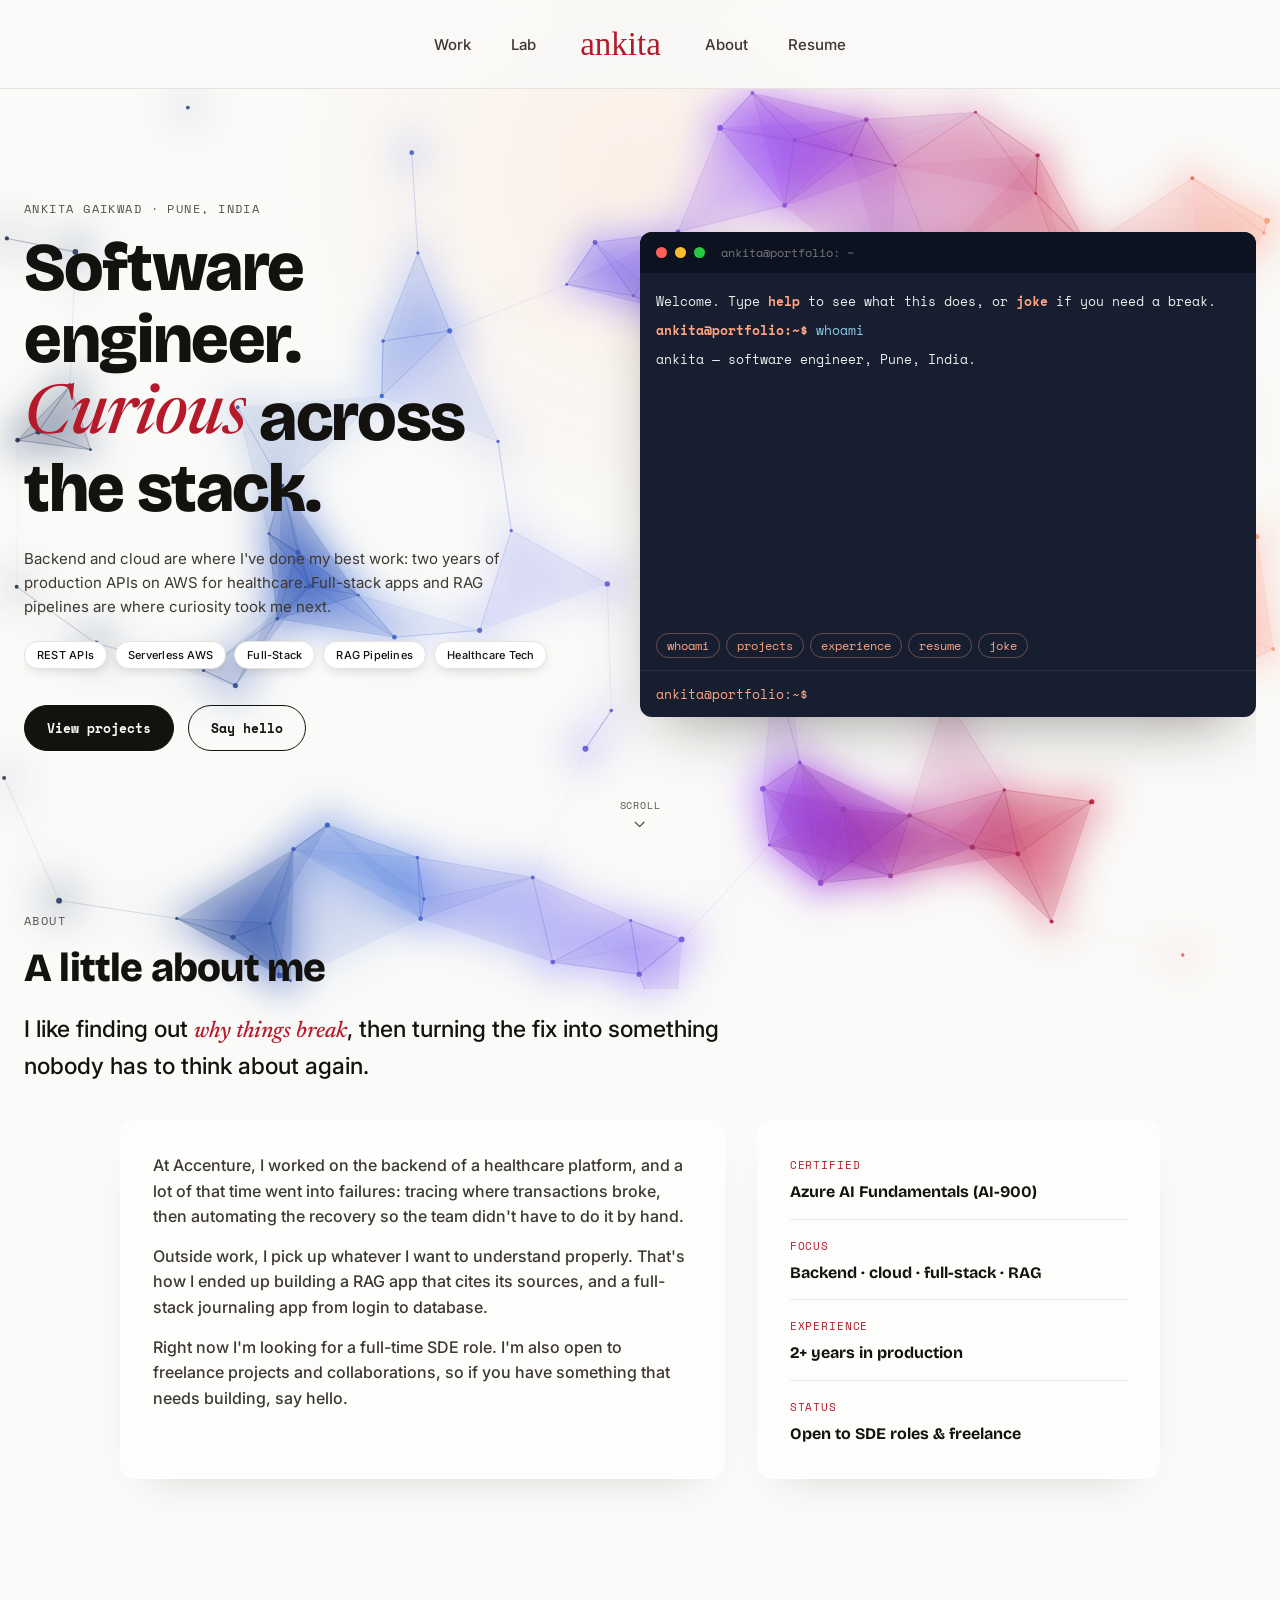
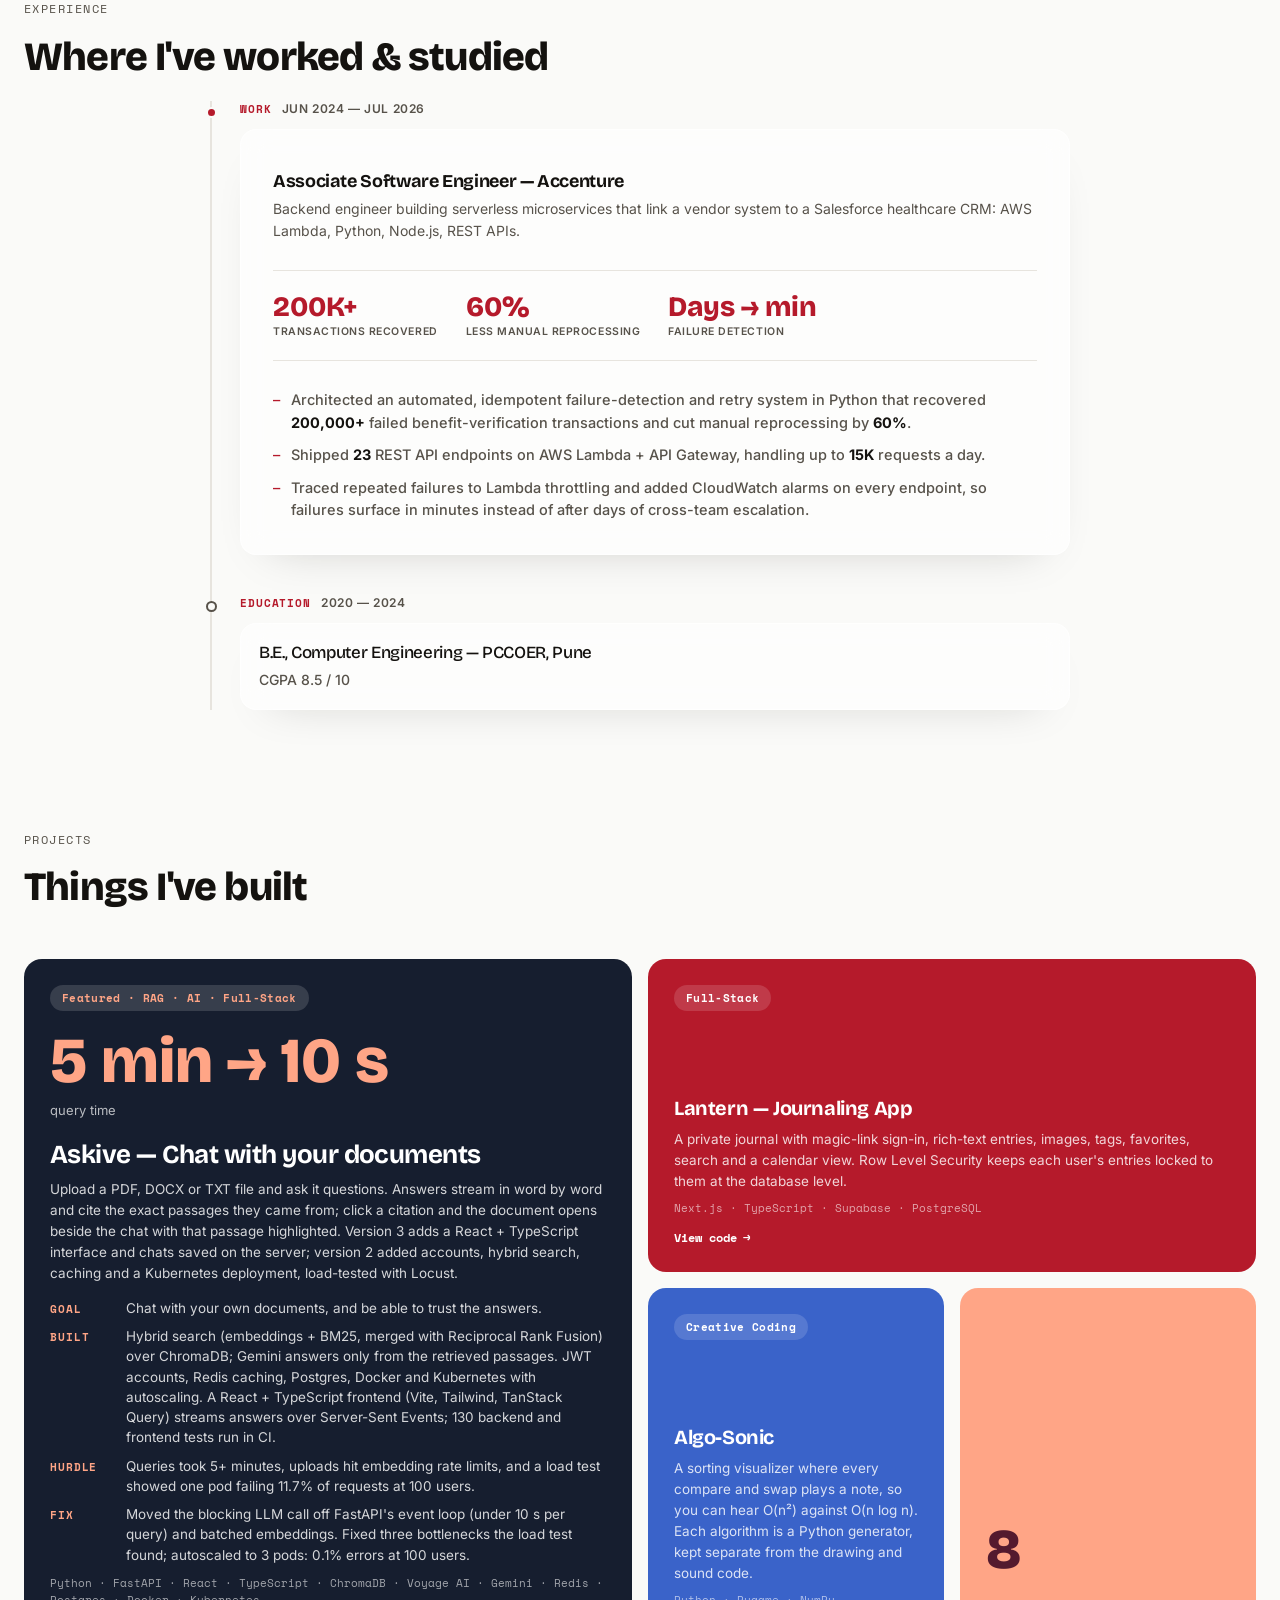
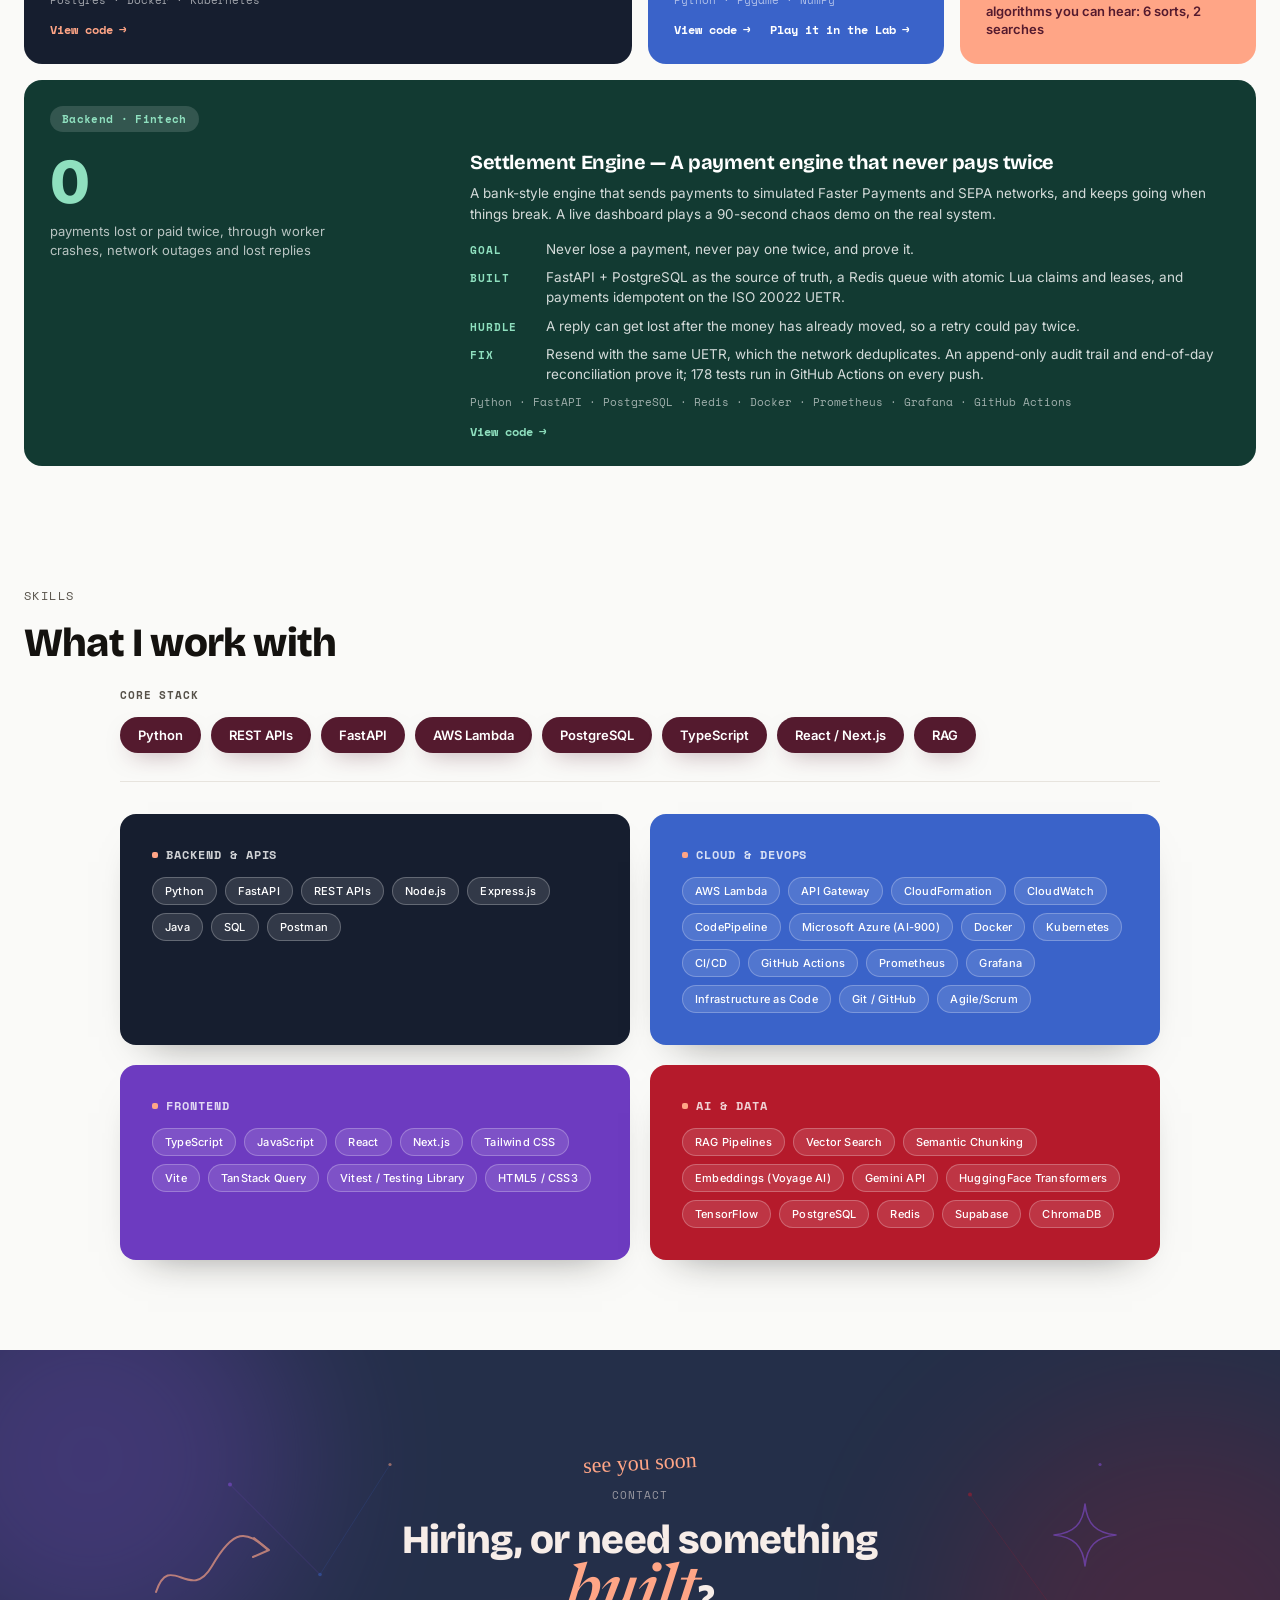
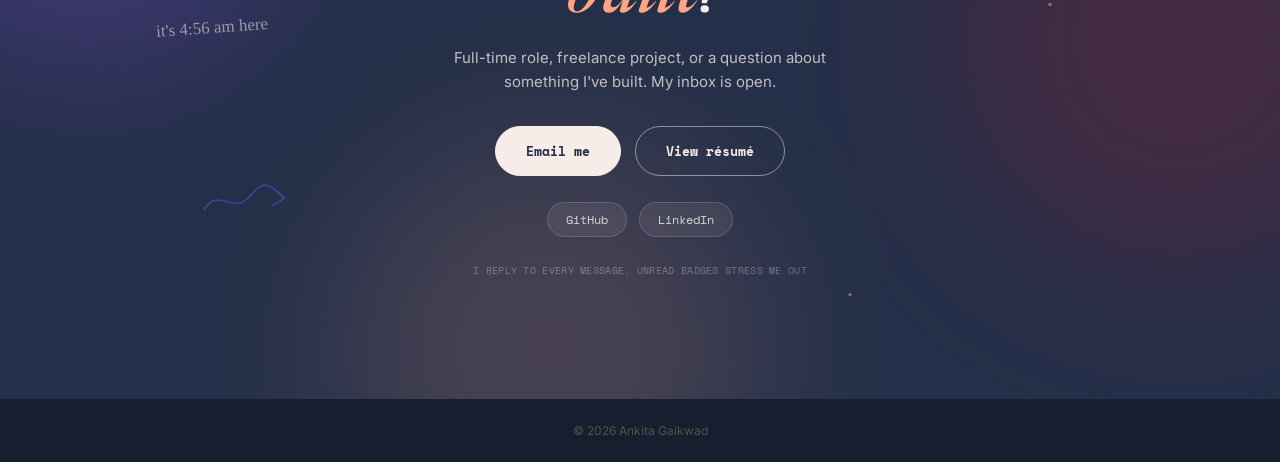
==== commit abc4293f: "Update Askive for v3: React interface, streaming, citations Featured card mentions the React + TypeS" ====
--- a/index.html
+++ b/index.html
@@ -218,21 +218,21 @@
     <!-- bento: the numbers are the visuals -->
     <div class="bento-projects">
       <article class="bento-project bp-featured reveal">
-        <span class="bp-tag">Featured · RAG · AI</span>
+        <span class="bp-tag">Featured · RAG · AI · Full-Stack</span>
         <div class="bp-metric">
           <span class="bp-metric-num">5 min → 10 s</span>
           <span class="bp-metric-label">query time</span>
         </div>
         <div class="bp-body">
           <h3>Askive — Chat with your documents</h3>
-          <p>Upload a PDF, DOCX or TXT file and ask it questions. Every answer cites the exact passages it came from. Version 2 adds accounts, hybrid search, caching and a Kubernetes deployment, load-tested with Locust.</p>
+          <p>Upload a PDF, DOCX or TXT file and ask it questions. Answers stream in word by word and cite the exact passages they came from; click a citation and the document opens beside the chat with that passage highlighted. Version 3 adds a React + TypeScript interface and chats saved on the server; version 2 added accounts, hybrid search, caching and a Kubernetes deployment, load-tested with Locust.</p>
           <dl class="bp-story">
             <div><dt>Goal</dt><dd>Chat with your own documents, and be able to trust the answers.</dd></div>
-            <div><dt>Built</dt><dd>Hybrid search (embeddings + BM25, merged with Reciprocal Rank Fusion) over ChromaDB; Gemini answers only from the retrieved passages. JWT accounts, Redis caching, Postgres, Docker and Kubernetes with autoscaling.</dd></div>
+            <div><dt>Built</dt><dd>Hybrid search (embeddings + BM25, merged with Reciprocal Rank Fusion) over ChromaDB; Gemini answers only from the retrieved passages. JWT accounts, Redis caching, Postgres, Docker and Kubernetes with autoscaling. A React + TypeScript frontend (Vite, Tailwind, TanStack Query) streams answers over Server-Sent Events; 130 backend and frontend tests run in CI.</dd></div>
             <div><dt>Hurdle</dt><dd>Queries took 5+ minutes, uploads hit embedding rate limits, and a load test showed one pod failing 11.7% of requests at 100 users.</dd></div>
             <div><dt>Fix</dt><dd>Moved the blocking LLM call off FastAPI's event loop (under 10 s per query) and batched embeddings. Fixed three bottlenecks the load test found; autoscaled to 3 pods: 0.1% errors at 100 users.</dd></div>
           </dl>
-          <p class="bp-tech">Python · FastAPI · ChromaDB · Voyage AI · Gemini · Redis · Postgres · Docker · Kubernetes</p>
+          <p class="bp-tech">Python · FastAPI · React · TypeScript · ChromaDB · Voyage AI · Gemini · Redis · Postgres · Docker · Kubernetes</p>
           <a class="bp-link" href="https://github.com/annastudios/askive" target="_blank" rel="noopener">View code</a>
         </div>
       </article>
@@ -351,6 +351,9 @@
           <span class="pill">React</span>
           <span class="pill">Next.js</span>
           <span class="pill">Tailwind CSS</span>
+          <span class="pill">Vite</span>
+          <span class="pill">TanStack Query</span>
+          <span class="pill">Vitest / Testing Library</span>
           <span class="pill">HTML5 / CSS3</span>
         </div>
       </div>
--- a/css/style.css
+++ b/css/style.css
@@ -1078,7 +1078,7 @@
   .nav-inner { height: auto; padding: 16px 20px; justify-content: space-between; }
   .nav-group { display: none; }
   .nav-toggle { display: flex; }
-  .hero-grid { grid-template-columns: 1fr; text-align: center; }
+  .hero-grid { grid-template-columns: minmax(0, 1fr); text-align: center; }
   .hero-sub { margin-left: auto; margin-right: auto; }
   .tech-pills, .hero-actions { justify-content: center; }
   .contact-headline { font-size: 32px; }
